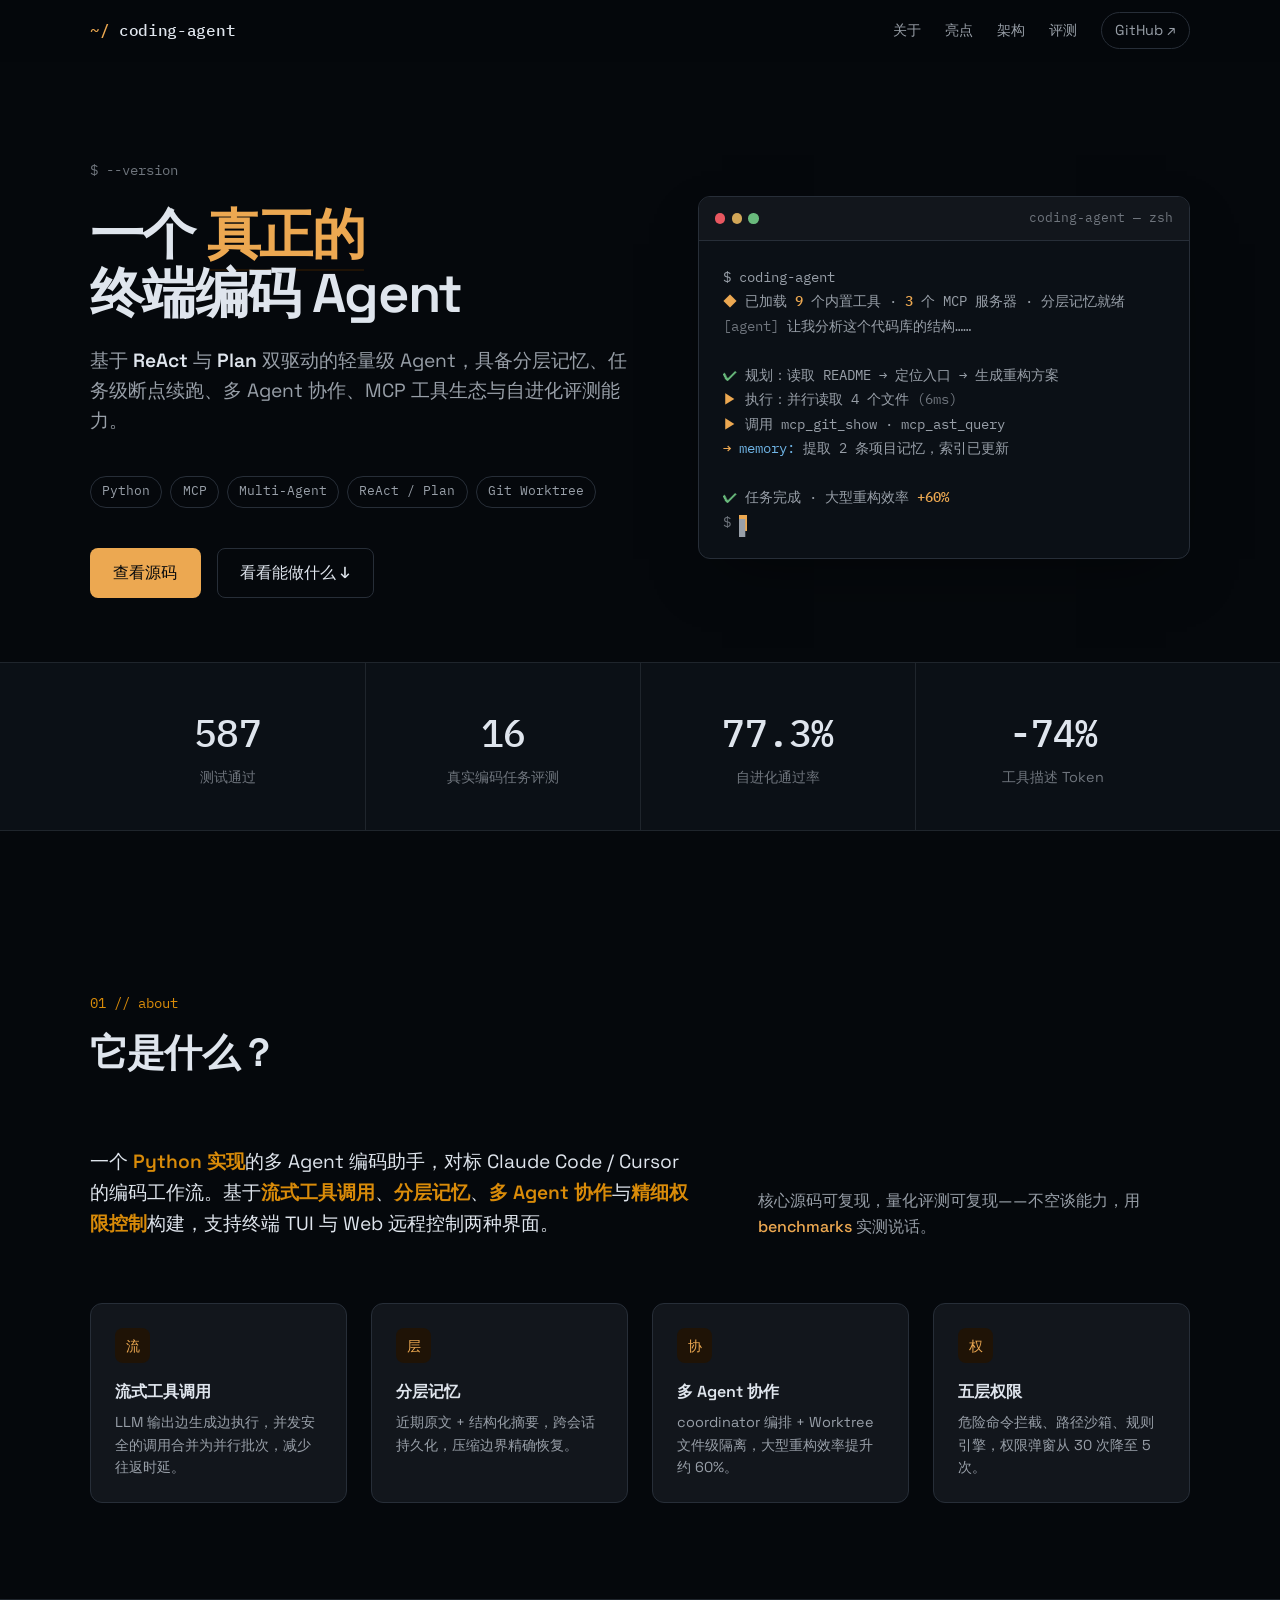
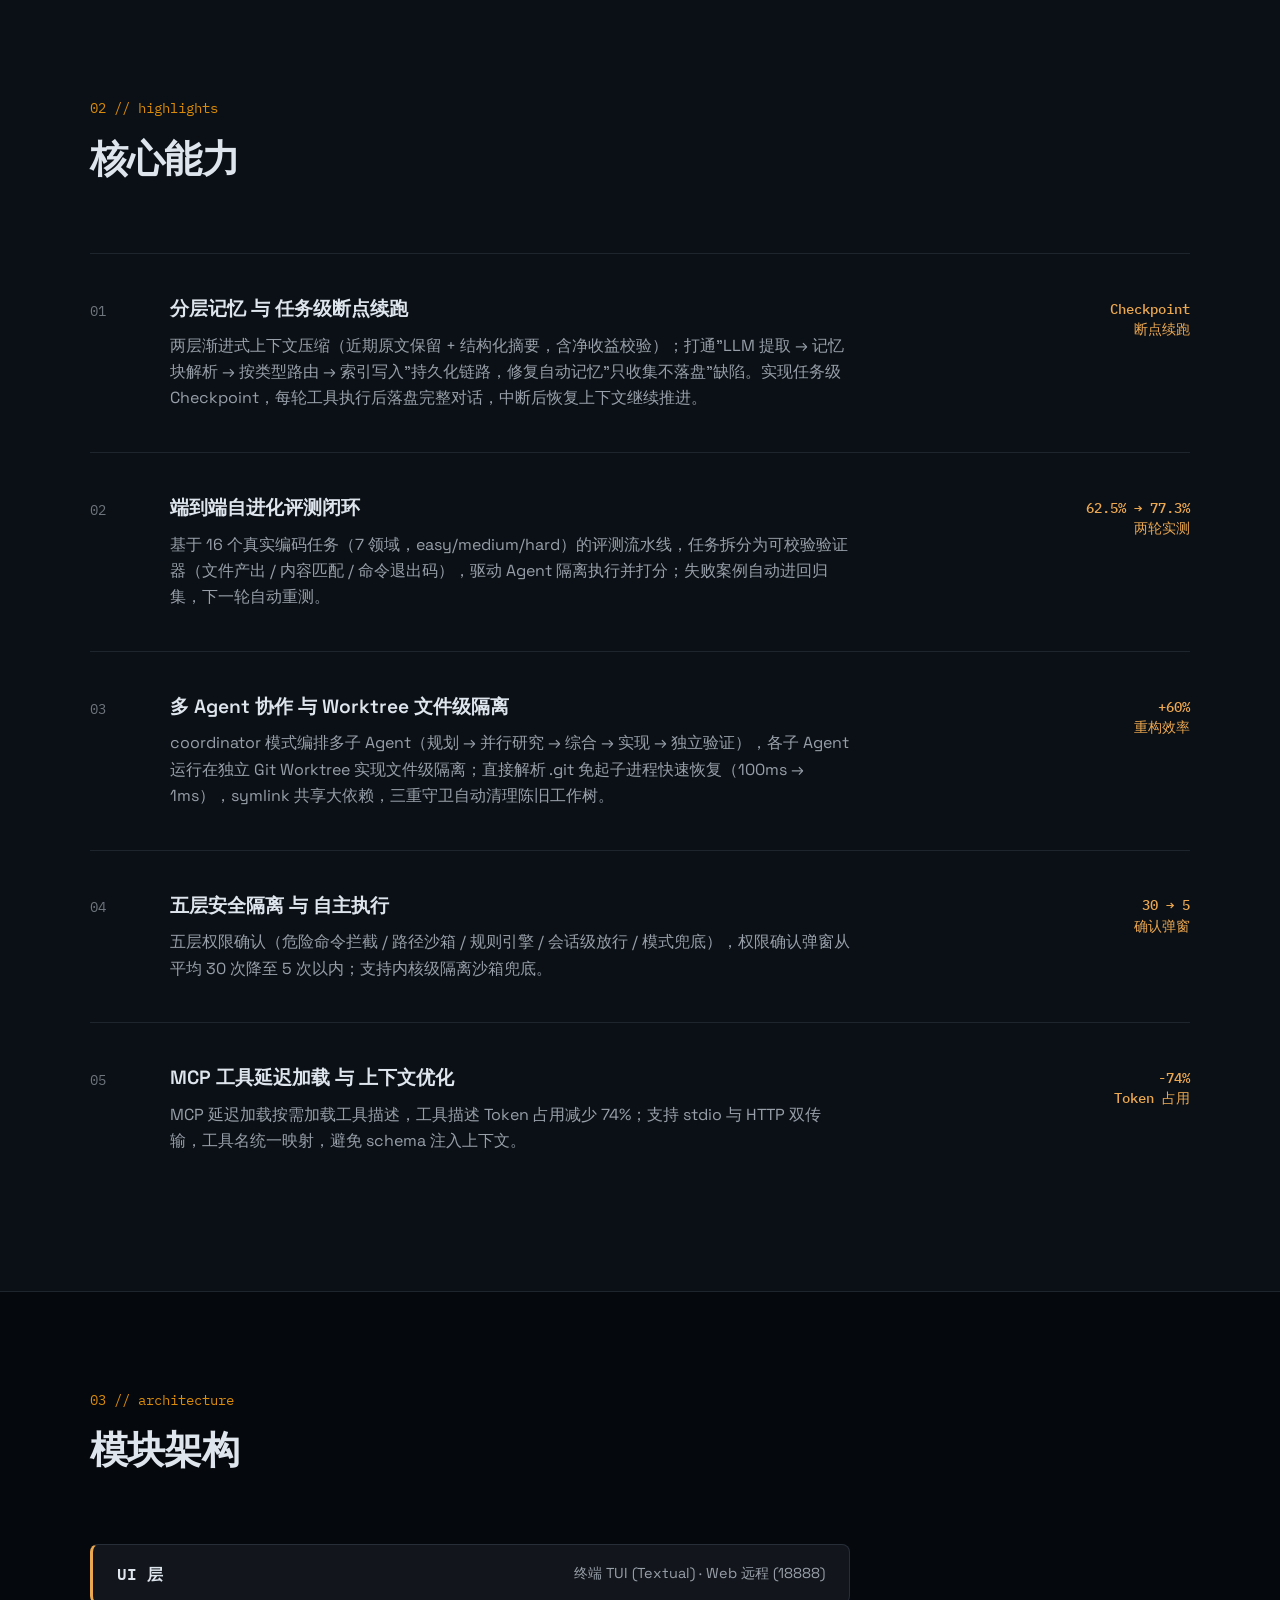
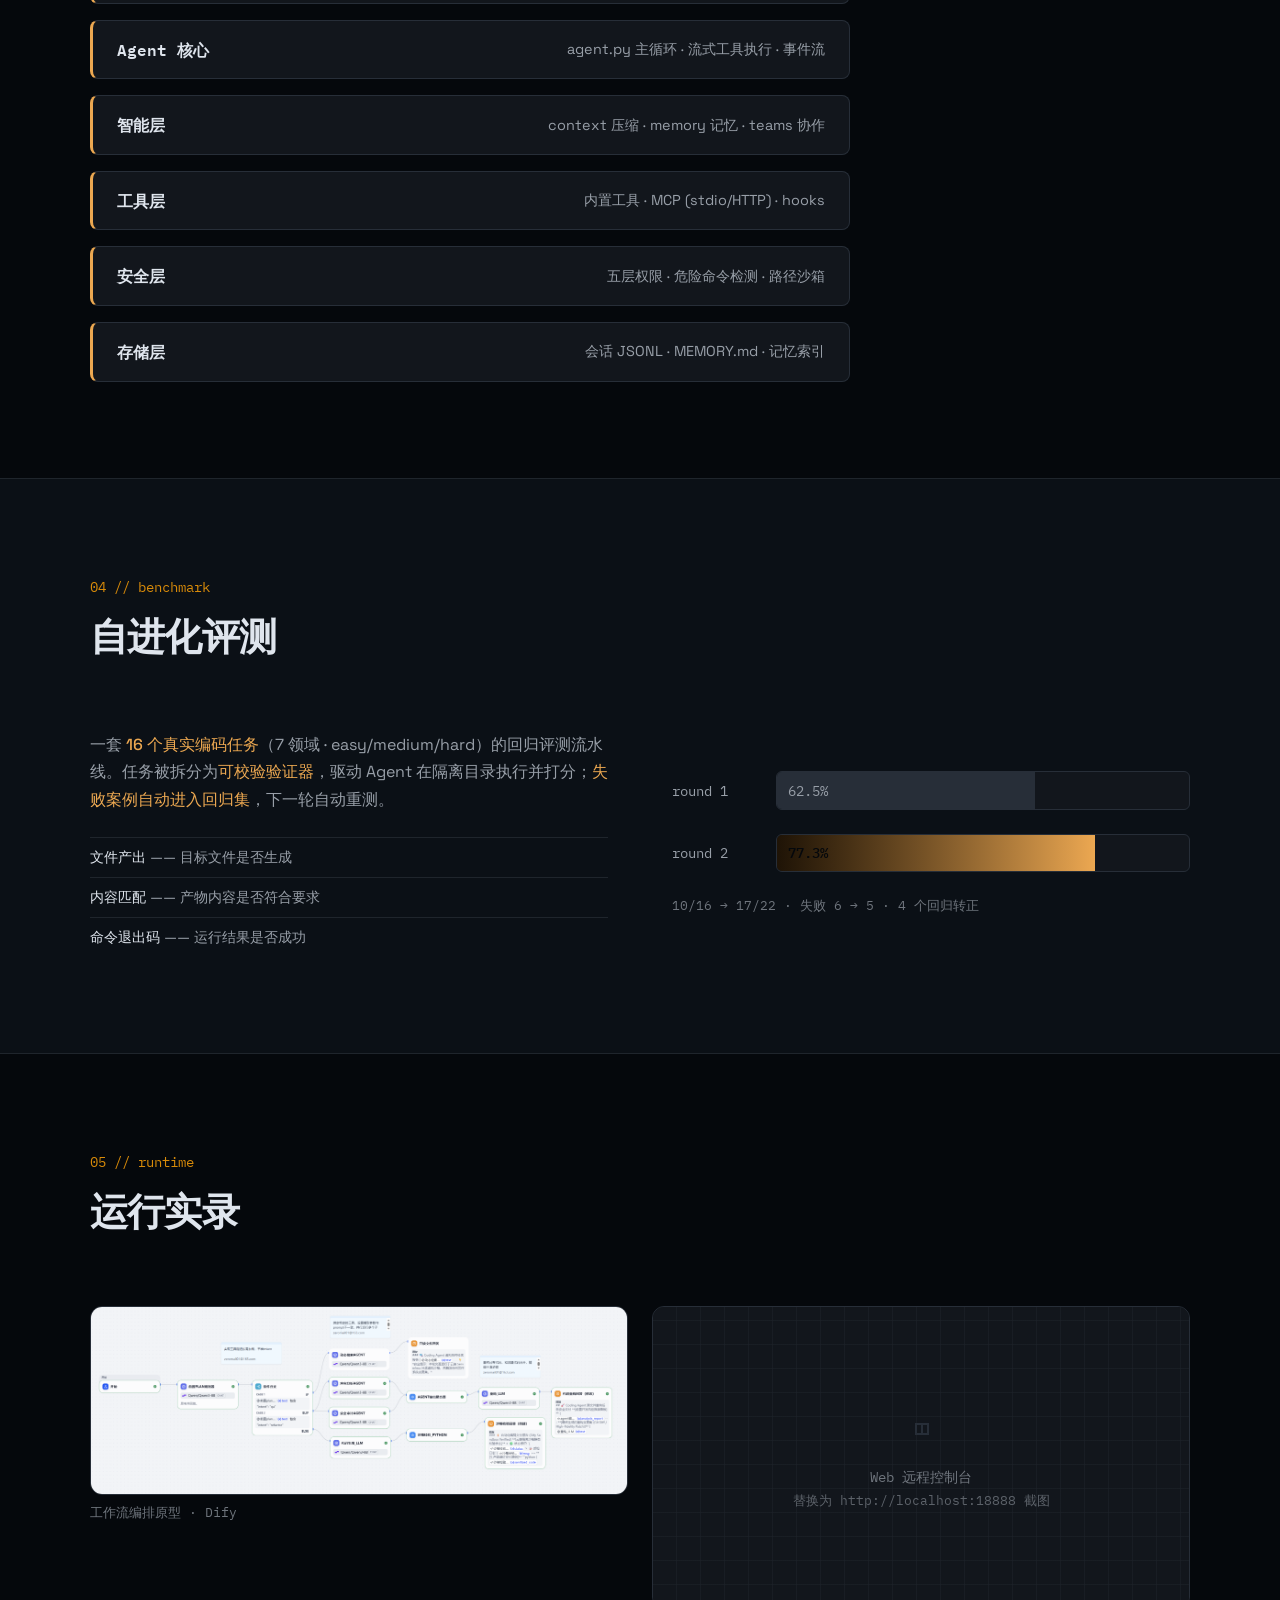
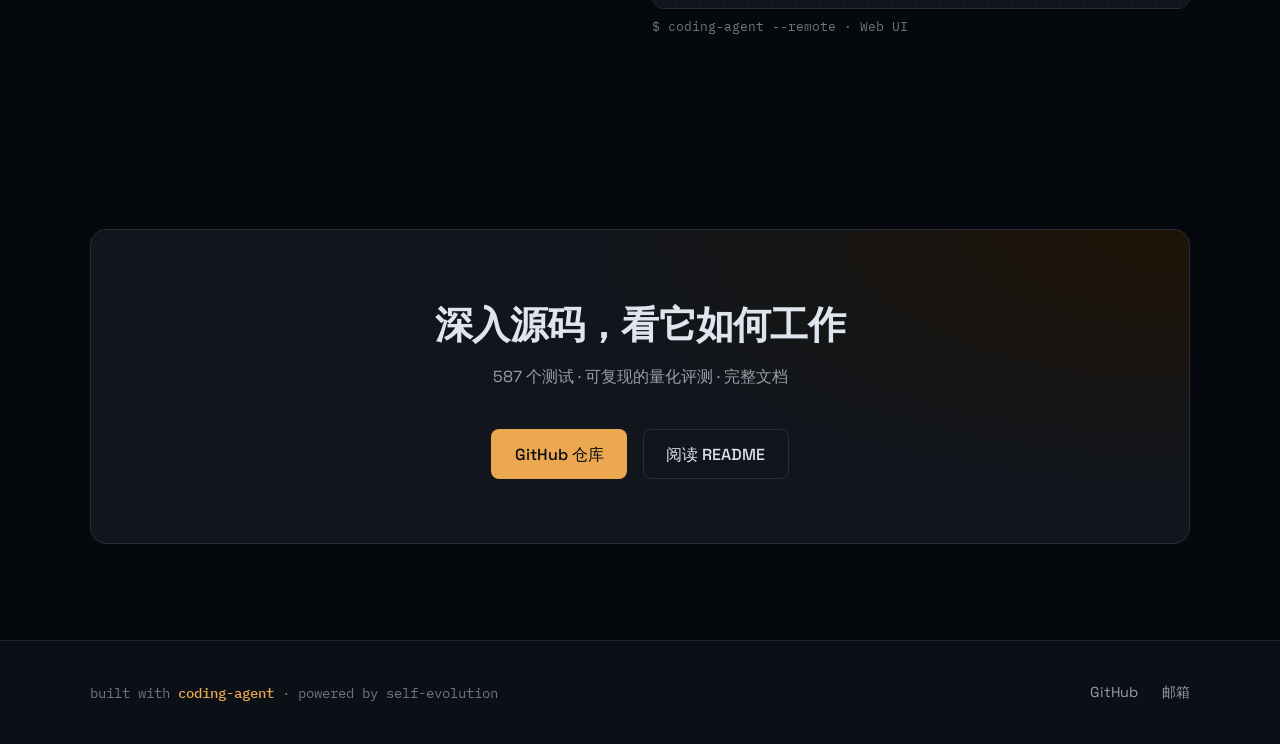
==== index.html @ 99439182 "chore: coding agent display page" ====
<!DOCTYPE html>
<html lang="zh-CN">
<head>
  <meta charset="UTF-8" />
  <meta name="viewport" content="width=device-width, initial-scale=1.0" />
  <title>Coding Agent — 多 Agent 编码助手</title>
  <meta name="description" content="基于 ReAct 与 Plan 双驱动的轻量级终端 Coding Agent：分层记忆、断点续跑、多 Agent 协作、MCP 工具生态与自进化评测。" />
  <meta name="theme-color" content="#0f1013" />
  <link rel="preconnect" href="https://fonts.googleapis.com" />
  <link rel="preconnect" href="https://fonts.gstatic.com" crossorigin />
  <link href="https://fonts.googleapis.com/css2?family=Space+Grotesk:wght@400;500;600;700&family=IBM+Plex+Mono:wght@400;500&display=swap" rel="stylesheet" />
  <link rel="stylesheet" href="css/style.css" />
</head>
<body>
  <a class="skip-link" href="#main">跳到主内容</a>

  <header class="site-head">
    <div class="wrap">
      <a class="brand" href="#top">
        <span class="brand-prompt">~/</span> coding-agent
      </a>
      <nav class="site-nav" aria-label="主导航">
        <a href="#about">关于</a>
        <a href="#highlights">亮点</a>
        <a href="#architecture">架构</a>
        <a href="#benchmark">评测</a>
        <a class="nav-gh" href="https://github.com/tech-cove01/project-coding-agent" target="_blank" rel="noopener">GitHub ↗</a>
      </nav>
    </div>
  </header>

  <main id="main">
    <!-- ============ HERO ============ -->
    <section id="top" class="hero">
      <div class="wrap">
        <div class="hero-grid">
          <div class="hero-copy">
            <p class="eyebrow mono">$ --version</p>
            <h1 class="hero-title">
              一个 <em>真正的</em><br />终端编码 Agent
            </h1>
            <p class="hero-lede">
              基于 <strong>ReAct</strong> 与 <strong>Plan</strong> 双驱动的轻量级 Agent，具备分层记忆、任务级断点续跑、多 Agent 协作、MCP 工具生态与自进化评测能力。
            </p>
            <div class="hero-meta">
              <span class="tag">Python</span>
              <span class="tag">MCP</span>
              <span class="tag">Multi-Agent</span>
              <span class="tag">ReAct / Plan</span>
              <span class="tag">Git Worktree</span>
            </div>
            <div class="hero-actions">
              <a class="btn btn-primary" href="https://github.com/tech-cove01/project-coding-agent" target="_blank" rel="noopener">查看源码</a>
              <a class="btn btn-ghost" href="#highlights">看看能做什么 ↓</a>
            </div>
          </div>

          <div class="hero-terminal" aria-hidden="true">
            <div class="term">
              <div class="term-bar">
                <span class="dot dot-r"></span><span class="dot dot-y"></span><span class="dot dot-g"></span>
                <span class="term-title mono">coding-agent — zsh</span>
              </div>
              <div class="term-body">
                <pre class="mono">$ coding-agent
<span class="c-md">◆</span> 已加载 <span class="c-acc">9</span> 个内置工具 · <span class="c-acc">3</span> 个 MCP 服务器 · 分层记忆就绪
<span class="c-dim">[agent]</span> 让我分析这个代码库的结构……

<span class="c-g">✔</span> 规划：读取 README → 定位入口 → 生成重构方案
<span class="c-md">▶</span> 执行：并行读取 4 个文件 <span class="c-dim">(6ms)</span>
<span class="c-md">▶</span> 调用 mcp_git_show · mcp_ast_query
<span class="c-acc">→</span> <span class="c-b">memory:</span> 提取 2 条项目记忆，索引已更新

<span class="c-g">✔</span> 任务完成 · 大型重构效率 <span class="c-acc">+60%</span>
<span class="c-dim">$</span> <span class="cursor">▊</span></pre>
              </div>
            </div>
          </div>
        </div>
      </div>
      <div class="hero-stats">
        <div class="wrap">
          <div class="stat"><span class="stat-num mono">587</span><span class="stat-lbl">测试通过</span></div>
          <div class="stat"><span class="stat-num mono">16</span><span class="stat-lbl">真实编码任务评测</span></div>
          <div class="stat"><span class="stat-num mono">77.3%</span><span class="stat-lbl">自进化通过率</span></div>
          <div class="stat"><span class="stat-num mono">-74%</span><span class="stat-lbl">工具描述 Token</span></div>
        </div>
      </div>
    </section>

    <!-- ============ ABOUT ============ -->
    <section id="about" class="section">
      <div class="wrap">
        <div class="section-head">
          <p class="section-label mono">01 // about</p>
          <h2 class="section-title">它是什么？</h2>
        </div>
        <div class="about-grid">
          <p class="about-lead">
            一个 <strong>Python 实现</strong>的多 Agent 编码助手，对标 Claude Code / Cursor 的编码工作流。基于<strong>流式工具调用</strong>、<strong>分层记忆</strong>、<strong>多 Agent 协作</strong>与<strong>精细权限控制</strong>构建，支持终端 TUI 与 Web 远程控制两种界面。
          </p>
          <p class="about-sub">
            核心源码可复现，量化评测可复现——不空谈能力，用 <strong>benchmarks</strong> 实测说话。
          </p>
        </div>
        <div class="pillars">
          <div class="pillar">
            <span class="pillar-icon mono">流</span>
            <h3>流式工具调用</h3>
            <p>LLM 输出边生成边执行，并发安全的调用合并为并行批次，减少往返时延。</p>
          </div>
          <div class="pillar">
            <span class="pillar-icon mono">层</span>
            <h3>分层记忆</h3>
            <p>近期原文 + 结构化摘要，跨会话持久化，压缩边界精确恢复。</p>
          </div>
          <div class="pillar">
            <span class="pillar-icon mono">协</span>
            <h3>多 Agent 协作</h3>
            <p>coordinator 编排 + Worktree 文件级隔离，大型重构效率提升约 60%。</p>
          </div>
          <div class="pillar">
            <span class="pillar-icon mono">权</span>
            <h3>五层权限</h3>
            <p>危险命令拦截、路径沙箱、规则引擎，权限弹窗从 30 次降至 5 次。</p>
          </div>
        </div>
      </div>
    </section>

    <!-- ============ HIGHLIGHTS ============ -->
    <section id="highlights" class="section section-tint">
      <div class="wrap">
        <div class="section-head">
          <p class="section-label mono">02 // highlights</p>
          <h2 class="section-title">核心能力</h2>
        </div>

        <article class="hl">
          <div class="hl-index mono">01</div>
          <div class="hl-body">
            <h3>分层记忆 与 任务级断点续跑</h3>
            <p>两层渐进式上下文压缩（近期原文保留 + 结构化摘要，含净收益校验）；打通"LLM 提取 → 记忆块解析 → 按类型路由 → 索引写入"持久化链路，修复自动记忆"只收集不落盘"缺陷。实现任务级 Checkpoint，每轮工具执行后落盘完整对话，中断后恢复上下文继续推进。</p>
          </div>
          <div class="hl-kpi mono">Checkpoint<br />断点续跑</div>
        </article>

        <article class="hl">
          <div class="hl-index mono">02</div>
          <div class="hl-body">
            <h3>端到端自进化评测闭环</h3>
            <p>基于 16 个真实编码任务（7 领域，easy/medium/hard）的评测流水线，任务拆分为可校验验证器（文件产出 / 内容匹配 / 命令退出码），驱动 Agent 隔离执行并打分；失败案例自动进回归集，下一轮自动重测。</p>
          </div>
          <div class="hl-kpi mono">62.5% → 77.3%<br />两轮实测</div>
        </article>

        <article class="hl">
          <div class="hl-index mono">03</div>
          <div class="hl-body">
            <h3>多 Agent 协作 与 Worktree 文件级隔离</h3>
            <p>coordinator 模式编排多子 Agent（规划 → 并行研究 → 综合 → 实现 → 独立验证），各子 Agent 运行在独立 Git Worktree 实现文件级隔离；直接解析 .git 免起子进程快速恢复（100ms → 1ms），symlink 共享大依赖，三重守卫自动清理陈旧工作树。</p>
          </div>
          <div class="hl-kpi mono">+60%<br />重构效率</div>
        </article>

        <article class="hl">
          <div class="hl-index mono">04</div>
          <div class="hl-body">
            <h3>五层安全隔离 与 自主执行</h3>
            <p>五层权限确认（危险命令拦截 / 路径沙箱 / 规则引擎 / 会话级放行 / 模式兜底），权限确认弹窗从平均 30 次降至 5 次以内；支持内核级隔离沙箱兜底。</p>
          </div>
          <div class="hl-kpi mono">30 → 5<br />确认弹窗</div>
        </article>

        <article class="hl">
          <div class="hl-index mono">05</div>
          <div class="hl-body">
            <h3>MCP 工具延迟加载 与 上下文优化</h3>
            <p>MCP 延迟加载按需加载工具描述，工具描述 Token 占用减少 74%；支持 stdio 与 HTTP 双传输，工具名统一映射，避免 schema 注入上下文。</p>
          </div>
          <div class="hl-kpi mono">-74%<br />Token 占用</div>
        </article>
      </div>
    </section>

    <!-- ============ ARCHITECTURE ============ -->
    <section id="architecture" class="section">
      <div class="wrap">
        <div class="section-head">
          <p class="section-label mono">03 // architecture</p>
          <h2 class="section-title">模块架构</h2>
        </div>
        <div class="arch">
          <div class="arch-layers" role="list" aria-label="分层架构">
            <div class="layer" style="--i:0">
              <span class="layer-name mono">UI 层</span>
              <span class="layer-desc">终端 TUI (Textual) · Web 远程 (18888)</span>
            </div>
            <div class="layer" style="--i:1">
              <span class="layer-name mono">Agent 核心</span>
              <span class="layer-desc">agent.py 主循环 · 流式工具执行 · 事件流</span>
            </div>
            <div class="layer" style="--i:2">
              <span class="layer-name mono">智能层</span>
              <span class="layer-desc">context 压缩 · memory 记忆 · teams 协作</span>
            </div>
            <div class="layer" style="--i:3">
              <span class="layer-name mono">工具层</span>
              <span class="layer-desc">内置工具 · MCP (stdio/HTTP) · hooks</span>
            </div>
            <div class="layer" style="--i:4">
              <span class="layer-name mono">安全层</span>
              <span class="layer-desc">五层权限 · 危险命令检测 · 路径沙箱</span>
            </div>
            <div class="layer" style="--i:5">
              <span class="layer-name mono">存储层</span>
              <span class="layer-desc">会话 JSONL · MEMORY.md · 记忆索引</span>
            </div>
          </div>
        </div>
      </div>
    </section>

    <!-- ============ BENCHMARK ============ -->
    <section id="benchmark" class="section section-tint">
      <div class="wrap">
        <div class="section-head">
          <p class="section-label mono">04 // benchmark</p>
          <h2 class="section-title">自进化评测</h2>
        </div>
        <div class="bench">
          <div class="bench-copy">
            <p>一套 <strong>16 个真实编码任务</strong>（7 领域 · easy/medium/hard）的回归评测流水线。任务被拆分为<strong>可校验验证器</strong>，驱动 Agent 在隔离目录执行并打分；<strong>失败案例自动进入回归集</strong>，下一轮自动重测。</p>
            <ul class="bench-list">
              <li><strong>文件产出</strong> —— 目标文件是否生成</li>
              <li><strong>内容匹配</strong> —— 产物内容是否符合要求</li>
              <li><strong>命令退出码</strong> —— 运行结果是否成功</li>
            </ul>
          </div>
          <div class="bench-chart" aria-hidden="true">
            <div class="chart-row">
              <span class="chart-lbl mono">round 1</span>
              <div class="chart-track"><div class="chart-fill" data-w="62.5"><span class="mono">62.5%</span></div></div>
            </div>
            <div class="chart-row">
              <span class="chart-lbl mono">round 2</span>
              <div class="chart-track"><div class="chart-fill is-now" data-w="77.3"><span class="mono">77.3%</span></div></div>
            </div>
            <p class="chart-note mono">10/16 → 17/22 · 失败 6 → 5 · 4 个回归转正</p>
          </div>
        </div>
      </div>
    </section>

    <!-- ============ SCREENSHOT ============ -->
    <section id="screenshot" class="section">
      <div class="wrap">
        <div class="section-head">
          <p class="section-label mono">05 // runtime</p>
          <h2 class="section-title">运行实录</h2>
        </div>
        <div class="shot-grid">
          <figure class="shot">
            <div class="shot-frame shot-frame-img">
              <img src="architecture.png" alt="Coding Agent 工作流编排原型图" loading="lazy" width="1600" height="900" />
            </div>
            <figcaption class="mono">工作流编排原型 · Dify</figcaption>
          </figure>
          <figure class="shot">
            <div class="shot-frame" data-placeholder>
              <div class="shot-empty mono">
                <span class="shot-empty-icon">◫</span>
                <span>Web 远程控制台<br /><small>替换为 http://localhost:18888 截图</small></span>
              </div>
            </div>
            <figcaption class="mono">$ coding-agent --remote · Web UI</figcaption>
          </figure>
        </div>
      </div>
    </section>

    <!-- ============ CTA ============ -->
    <section class="section cta">
      <div class="wrap">
        <div class="cta-inner">
          <h2 class="cta-title">深入源码，看它如何工作</h2>
          <p class="cta-sub">587 个测试 · 可复现的量化评测 · 完整文档</p>
          <div class="cta-actions">
            <a class="btn btn-primary" href="https://github.com/tech-cove01/project-coding-agent" target="_blank" rel="noopener">GitHub 仓库</a>
            <a class="btn btn-ghost" href="https://github.com/tech-cove01/project-coding-agent/blob/main/README.md" target="_blank" rel="noopener">阅读 README</a>
          </div>
        </div>
      </div>
    </section>
  </main>

  <footer class="site-foot">
    <div class="wrap">
      <p class="mono">built with <span class="c-acc">coding-agent</span> · powered by self-evolution</p>
      <p class="foot-links">
        <a href="https://github.com/tech-cove01" target="_blank" rel="noopener">GitHub</a>
        <a href="mailto:1908369180@qq.com">邮箱</a>
      </p>
    </div>
  </footer>

  <script src="js/main.js"></script>
</body>
</html>
---- css/style.css ----
/* ============================================================
   Coding Agent — 展示页
   设计基调：工业实用风 × 极简  |  记忆点：终端美学
   配色：OKLCH · 冷调中性偏蓝 · 单一强调色（琥珀）
   ============================================================ */

/* ---------- Design Tokens ---------- */
:root {
  /* 中性色：冷调偏蓝，拒绝死灰 */
  --bg:      oklch(13% 0.012 255);
  --bg-elev: oklch(17% 0.014 255);
  --surface: oklch(20% 0.014 255);
  --surface-2: oklch(24% 0.015 255);
  --line:    oklch(30% 0.02 255);
  --line-soft: oklch(26% 0.016 255);

  /* 文字 */
  --text:    oklch(92% 0.012 255);
  --text-dim: oklch(70% 0.015 255);
  --text-faint: oklch(56% 0.015 255);

  /* 强调色：琥珀（呼应终端提示符 / 输出高亮） */
  --acc:     oklch(78% 0.13 70);
  --acc-strong: oklch(70% 0.15 70);
  --acc-soft: oklch(20% 0.03 70);

  /* 语义：终端语义色 */
  --ok:      oklch(72% 0.12 150);
  --warn:    oklch(75% 0.11 80);

  /* 字体 */
  --font-body: "Space Grotesk", -apple-system, BlinkMacSystemFont, "Segoe UI", system-ui, sans-serif;
  --font-mono: "IBM Plex Mono", "JetBrains Mono", "SFMono-Regular", Consolas, monospace;

  /* 排版比例：perfect fourth 1.333 */
  --text-xs: 0.8rem;
  --text-sm: 0.9rem;
  --text-base: 1rem;
  --text-lg: 1.2rem;
  --text-xl: clamp(1.9rem, 4vw + 0.6rem, 3.4rem);
  --text-2xl: clamp(1.5rem, 3vw + 0.4rem, 2.4rem);

  --space-1: 0.5rem;
  --space-2: 1rem;
  --space-3: 1.5rem;
  --space-4: 2.5rem;
  --space-5: 4rem;
  --space-6: 6rem;

  --ease-out: cubic-bezier(0.16, 1, 0.3, 1);
  --ease-out-quart: cubic-bezier(0.25, 1, 0.5, 1);
  --dur-fast: 150ms;
  --dur-mid: 300ms;
  --dur-slow: 600ms;
}

/* ---------- Reset & Base ---------- */
*, *::before, *::after { box-sizing: border-box; margin: 0; padding: 0; }

html { scroll-behavior: smooth; }

body {
  font-family: var(--font-body);
  font-size: var(--text-base);
  line-height: 1.6;
  color: var(--text);
  background: var(--bg);
  -webkit-font-smoothing: antialiased;
  text-rendering: optimizeLegibility;
}

.mono { font-family: var(--font-mono); }

::selection { background: var(--acc); color: var(--bg); }

a { color: var(--acc); text-decoration: none; }
a:hover { text-decoration: underline; }

img { max-width: 100%; display: block; }

.wrap {
  width: min(1100px, 92vw);
  margin-inline: auto;
}

.skip-link {
  position: absolute;
  left: -999px;
  top: 0;
  background: var(--acc);
  color: var(--bg);
  padding: 0.6rem 1rem;
  z-index: 100;
}
.skip-link:focus { left: 0; }

/* ---------- Header ---------- */
.site-head {
  position: sticky;
  top: 0;
  z-index: 50;
  background: color-mix(in oklch, var(--bg) 82%, transparent);
  backdrop-filter: blur(10px);
  border-bottom: 1px solid var(--line-soft);
}
.site-head .wrap {
  display: flex;
  align-items: center;
  justify-content: space-between;
  height: 3.8rem;
}
.brand {
  font-family: var(--font-mono);
  font-size: var(--text-base);
  font-weight: 500;
  color: var(--text);
  letter-spacing: -0.02em;
}
.brand:hover { color: var(--acc); text-decoration: none; }
.brand-prompt { color: var(--acc); }
.site-nav { display: flex; align-items: center; gap: var(--space-3); }
.site-nav a {
  color: var(--text-dim);
  font-size: var(--text-sm);
  transition: color var(--dur-fast) var(--ease-out);
}
.site-nav a:hover { color: var(--acc); text-decoration: none; }
.nav-gh {
  padding: 0.35rem 0.8rem;
  border: 1px solid var(--line);
  border-radius: 999px;
}
.nav-gh:hover { border-color: var(--acc); }

/* ---------- Hero ---------- */
.hero { position: relative; padding: var(--space-6) 0 var(--space-5); }
.hero-grid {
  display: grid;
  grid-template-columns: 1.05fr 0.95fr;
  gap: var(--space-5);
  align-items: center;
}

.eyebrow {
  color: var(--text-faint);
  font-size: var(--text-sm);
  margin-bottom: var(--space-3);
}
.hero-title {
  font-size: var(--text-xl);
  line-height: 1.08;
  letter-spacing: -0.03em;
  font-weight: 600;
}
.hero-title em {
  font-style: normal;
  color: var(--acc);
  border-bottom: 2px solid var(--acc-soft);
}
.hero-lede {
  margin-top: var(--space-3);
  color: var(--text-dim);
  max-width: 46ch;
  font-size: var(--text-lg);
  line-height: 1.55;
}
.hero-lede strong { color: var(--text); font-weight: 600; }

.hero-meta { margin-top: var(--space-4); display: flex; flex-wrap: wrap; gap: 0.5rem; }
.tag {
  font-family: var(--font-mono);
  font-size: var(--text-xs);
  padding: 0.3rem 0.7rem;
  border: 1px solid var(--line);
  border-radius: 999px;
  color: var(--text-dim);
}

.hero-actions { margin-top: var(--space-4); display: flex; gap: var(--space-2); flex-wrap: wrap; }

/* Terminal */
.term {
  border: 1px solid var(--line);
  border-radius: 12px;
  overflow: hidden;
  background: var(--bg-elev);
  box-shadow: 0 24px 60px -24px oklch(0% 0 0 / 0.5);
}
.term-bar {
  display: flex;
  align-items: center;
  gap: 0.4rem;
  padding: 0.7rem 1rem;
  background: var(--surface);
  border-bottom: 1px solid var(--line);
}
.dot { width: 0.65rem; height: 0.65rem; border-radius: 50%; }
.dot-r { background: oklch(65% 0.18 20); }
.dot-y { background: var(--warn); }
.dot-g { background: var(--ok); }
.term-title {
  margin-left: auto;
  color: var(--text-faint);
  font-size: var(--text-xs);
}
.term-body { padding: var(--space-3); }
.term-body pre {
  font-size: var(--text-sm);
  line-height: 1.7;
  color: var(--text-dim);
  white-space: pre-wrap;
  word-break: break-word;
}
.cursor {
  display: inline-block;
  width: 0.55em;
  height: 1.1em;
  background: var(--acc);
  vertical-align: text-bottom;
  animation: blink 1.1s steps(1) infinite;
}
@keyframes blink { 50% { opacity: 0; } }

.c-md { color: var(--acc); }
.c-g  { color: var(--ok); }
.c-acc { color: var(--acc-strong); font-weight: 500; }
.c-dim { color: var(--text-faint); }
.c-b { color: oklch(75% 0.1 240); }

/* Hero stats */
.hero-stats {
  margin-top: var(--space-5);
  border-top: 1px solid var(--line-soft);
  border-bottom: 1px solid var(--line-soft);
  background: var(--bg-elev);
}
.hero-stats .wrap {
  display: grid;
  grid-template-columns: repeat(4, 1fr);
}
.stat { padding: var(--space-4) var(--space-2); text-align: center; }
.stat + .stat { border-left: 1px solid var(--line-soft); }
.stat-num {
  display: block;
  font-size: var(--text-2xl);
  font-weight: 500;
  color: var(--text);
  letter-spacing: -0.02em;
}
.stat-lbl { color: var(--text-faint); font-size: var(--text-sm); }

/* ---------- Sections ---------- */
.section { padding: var(--space-6) 0; }
.section-tint { background: var(--bg-elev); border-block: 1px solid var(--line-soft); }

.section-head { margin-bottom: var(--space-5); }
.section-label {
  color: var(--acc-strong);
  font-size: var(--text-sm);
  margin-bottom: var(--space-1);
}
.section-title {
  font-size: var(--text-2xl);
  letter-spacing: -0.02em;
  font-weight: 600;
}

/* About */
.about-grid {
  display: grid;
  grid-template-columns: 1.4fr 1fr;
  gap: var(--space-5);
}
.about-lead { font-size: var(--text-lg); line-height: 1.6; color: var(--text); }
.about-lead strong { color: var(--acc-strong); font-weight: 600; }
.about-sub { color: var(--text-dim); font-size: var(--text-base); align-self: end; }
.about-sub strong { color: var(--acc); font-weight: 500; }

.pillars {
  margin-top: var(--space-5);
  display: grid;
  grid-template-columns: repeat(4, 1fr);
  gap: var(--space-3);
}
.pillar {
  padding: var(--space-3);
  border: 1px solid var(--line);
  border-radius: 12px;
  background: var(--surface);
}
.pillar-icon {
  display: inline-flex;
  align-items: center;
  justify-content: center;
  width: 2.2rem;
  height: 2.2rem;
  border-radius: 8px;
  background: var(--acc-soft);
  color: var(--acc);
  font-size: var(--text-sm);
  margin-bottom: var(--space-2);
}
.pillar h3 { font-size: var(--text-base); font-weight: 600; margin-bottom: 0.4rem; }
.pillar p { color: var(--text-dim); font-size: var(--text-sm); line-height: 1.55; }

/* Highlights */
.hl {
  display: grid;
  grid-template-columns: 3.5rem 1fr auto;
  gap: var(--space-3);
  padding: var(--space-4) 0;
  border-top: 1px solid var(--line-soft);
  align-items: start;
}
.hl-index { color: var(--text-faint); font-size: var(--text-sm); padding-top: 0.3rem; }
.hl h3 { font-size: var(--text-lg); font-weight: 600; margin-bottom: 0.5rem; }
.hl p { color: var(--text-dim); line-height: 1.65; max-width: 68ch; }
.hl-kpi {
  color: var(--acc);
  font-size: var(--text-sm);
  font-weight: 500;
  text-align: right;
  line-height: 1.4;
  white-space: pre-line;
  padding-top: 0.3rem;
}

/* Architecture */
.arch {
  max-width: 760px;
}
.arch-layers { display: flex; flex-direction: column; gap: var(--space-2); }
.layer {
  display: flex;
  align-items: center;
  justify-content: space-between;
  gap: var(--space-2);
  padding: var(--space-2) var(--space-3);
  border: 1px solid var(--line);
  border-left: 3px solid var(--acc);
  border-radius: 8px;
  background: var(--surface);
}
.layer-name { font-weight: 600; }
.layer-desc { color: var(--text-dim); font-size: var(--text-sm); text-align: right; }

/* Benchmark */
.bench {
  display: grid;
  grid-template-columns: 1fr 1fr;
  gap: var(--space-5);
  align-items: center;
}
.bench-copy p { color: var(--text-dim); line-height: 1.7; }
.bench-copy strong { color: var(--acc); font-weight: 500; }
.bench-list { margin-top: var(--space-3); list-style: none; }
.bench-list li {
  padding: 0.5rem 0;
  color: var(--text-dim);
  border-top: 1px solid var(--line-soft);
  font-size: var(--text-sm);
}
.bench-list li strong { color: var(--text); font-weight: 500; }

.chart-row { display: flex; align-items: center; gap: var(--space-3); margin-bottom: var(--space-3); }
.chart-lbl { color: var(--text-dim); font-size: var(--text-sm); width: 5rem; flex-shrink: 0; }
.chart-track {
  flex: 1;
  height: 2.4rem;
  background: var(--surface);
  border: 1px solid var(--line);
  border-radius: 6px;
  overflow: hidden;
}
.chart-fill {
  height: 100%;
  width: 0;
  background: var(--line);
  color: var(--text-dim);
  display: flex;
  align-items: center;
  padding-left: 0.7rem;
  font-size: var(--text-sm);
  transition: width 1.2s var(--ease-out-quart);
}
.chart-fill.is-now { background: linear-gradient(90deg, var(--acc-soft), var(--acc)); color: var(--bg); font-weight: 500; }
.chart-note { color: var(--text-faint); font-size: var(--text-xs); margin-top: var(--space-2); }

/* Screenshot */
.shot-grid {
  display: grid;
  grid-template-columns: 1fr 1fr;
  gap: var(--space-3);
}
.shot-frame {
  border: 1px solid var(--line);
  border-radius: 12px;
  background: var(--surface);
  aspect-ratio: 16 / 9;
  overflow: hidden;
  position: relative;
}
.shot-frame-img {
  aspect-ratio: auto;
  line-height: 0;
}
.shot-frame-img img {
  width: 100%;
  height: auto;
  display: block;
}
.shot-empty {
  position: absolute;
  inset: 0;
  display: flex;
  flex-direction: column;
  align-items: center;
  justify-content: center;
  gap: 0.6rem;
  color: var(--text-faint);
  text-align: center;
  background:
    repeating-linear-gradient(0deg, transparent, transparent 23px, var(--line-soft) 24px),
    repeating-linear-gradient(90deg, transparent, transparent 23px, var(--line-soft) 24px),
    var(--surface);
  font-size: var(--text-sm);
}
.shot-empty small { color: var(--text-faint); font-size: var(--text-xs); opacity: 0.8; }
.shot-empty-icon { font-size: 2rem; color: var(--line); }
figcaption {
  margin-top: var(--space-1);
  color: var(--text-faint);
  font-size: var(--text-xs);
}

/* CTA */
.cta-inner {
  border: 1px solid var(--line);
  border-radius: 16px;
  padding: var(--space-5);
  background:
    radial-gradient(120% 180% at 100% 0%, var(--acc-soft) 0%, transparent 45%),
    var(--surface);
  text-align: center;
}
.cta-title { font-size: var(--text-2xl); font-weight: 600; letter-spacing: -0.02em; }
.cta-sub { color: var(--text-dim); margin-top: var(--space-1); }
.cta-actions { margin-top: var(--space-4); display: flex; gap: var(--space-2); justify-content: center; flex-wrap: wrap; }

/* Buttons */
.btn {
  display: inline-block;
  padding: 0.7rem 1.4rem;
  border-radius: 8px;
  font-size: var(--text-base);
  font-weight: 500;
  border: 1px solid transparent;
  transition: transform var(--dur-fast) var(--ease-out), box-shadow var(--dur-fast) var(--ease-out), background var(--dur-fast) var(--ease-out);
}
.btn-primary {
  background: var(--acc);
  color: var(--bg);
}
.btn-primary:hover {
  background: var(--acc-strong);
  color: var(--bg);
  transform: translateY(-2px);
  text-decoration: none;
}
.btn-ghost {
  border-color: var(--line);
  color: var(--text);
}
.btn-ghost:hover { border-color: var(--acc); color: var(--acc); transform: translateY(-2px); text-decoration: none; }

/* Footer */
.site-foot {
  border-top: 1px solid var(--line-soft);
  padding: var(--space-4) 0;
  background: var(--bg-elev);
}
.site-foot .wrap {
  display: flex;
  align-items: center;
  justify-content: space-between;
  gap: var(--space-2);
  flex-wrap: wrap;
}
.site-foot p { color: var(--text-faint); font-size: var(--text-sm); }
.c-acc { color: var(--acc); }
.foot-links { display: flex; gap: var(--space-3); }
.foot-links a { color: var(--text-dim); }
.foot-links a:hover { color: var(--acc); }

/* ---------- Reveal on scroll ---------- */
.reveal {
  opacity: 0;
  transform: translateY(24px);
  transition: opacity var(--dur-slow) var(--ease-out-quart), transform var(--dur-slow) var(--ease-out-quart);
  transition-delay: calc(var(--i, 0) * 70ms);
}
.reveal.is-visible { opacity: 1; transform: none; }

/* ---------- Responsive ---------- */
@media (max-width: 860px) {
  .hero-grid { grid-template-columns: 1fr; gap: var(--space-4); }
  .about-grid { grid-template-columns: 1fr; }
  .pillars { grid-template-columns: 1fr 1fr; }
  .bench { grid-template-columns: 1fr; }
  .hl { grid-template-columns: 2.5rem 1fr; }
  .hl-kpi { grid-column: 2; text-align: left; }
  .hero-stats .wrap { grid-template-columns: 1fr 1fr; }
  .stat:nth-child(3) { border-left: none; }
  .stat { padding: var(--space-3) var(--space-1); }
  .shot-grid { grid-template-columns: 1fr; }
}

@media (max-width: 560px) {
  .pillars { grid-template-columns: 1fr; }
  .site-nav { gap: var(--space-2); }
  .site-nav a { font-size: var(--text-xs); }
  .nav-gh { padding: 0.25rem 0.6rem; }
  .layer { flex-direction: column; align-items: flex-start; gap: 0.2rem; }
  .layer-desc { text-align: left; }
  .hero { padding: var(--space-5) 0 var(--space-4); }
  .section { padding: var(--space-5) 0; }
}

/* ---------- Reduced Motion ---------- */
@media (prefers-reduced-motion: reduce) {
  *, *::before, *::after {
    animation-duration: 0.01ms !important;
    transition-duration: 0.01ms !important;
    scroll-behavior: auto !important;
  }
  .reveal { opacity: 1; transform: none; }
  .chart-fill { width: auto; }
}
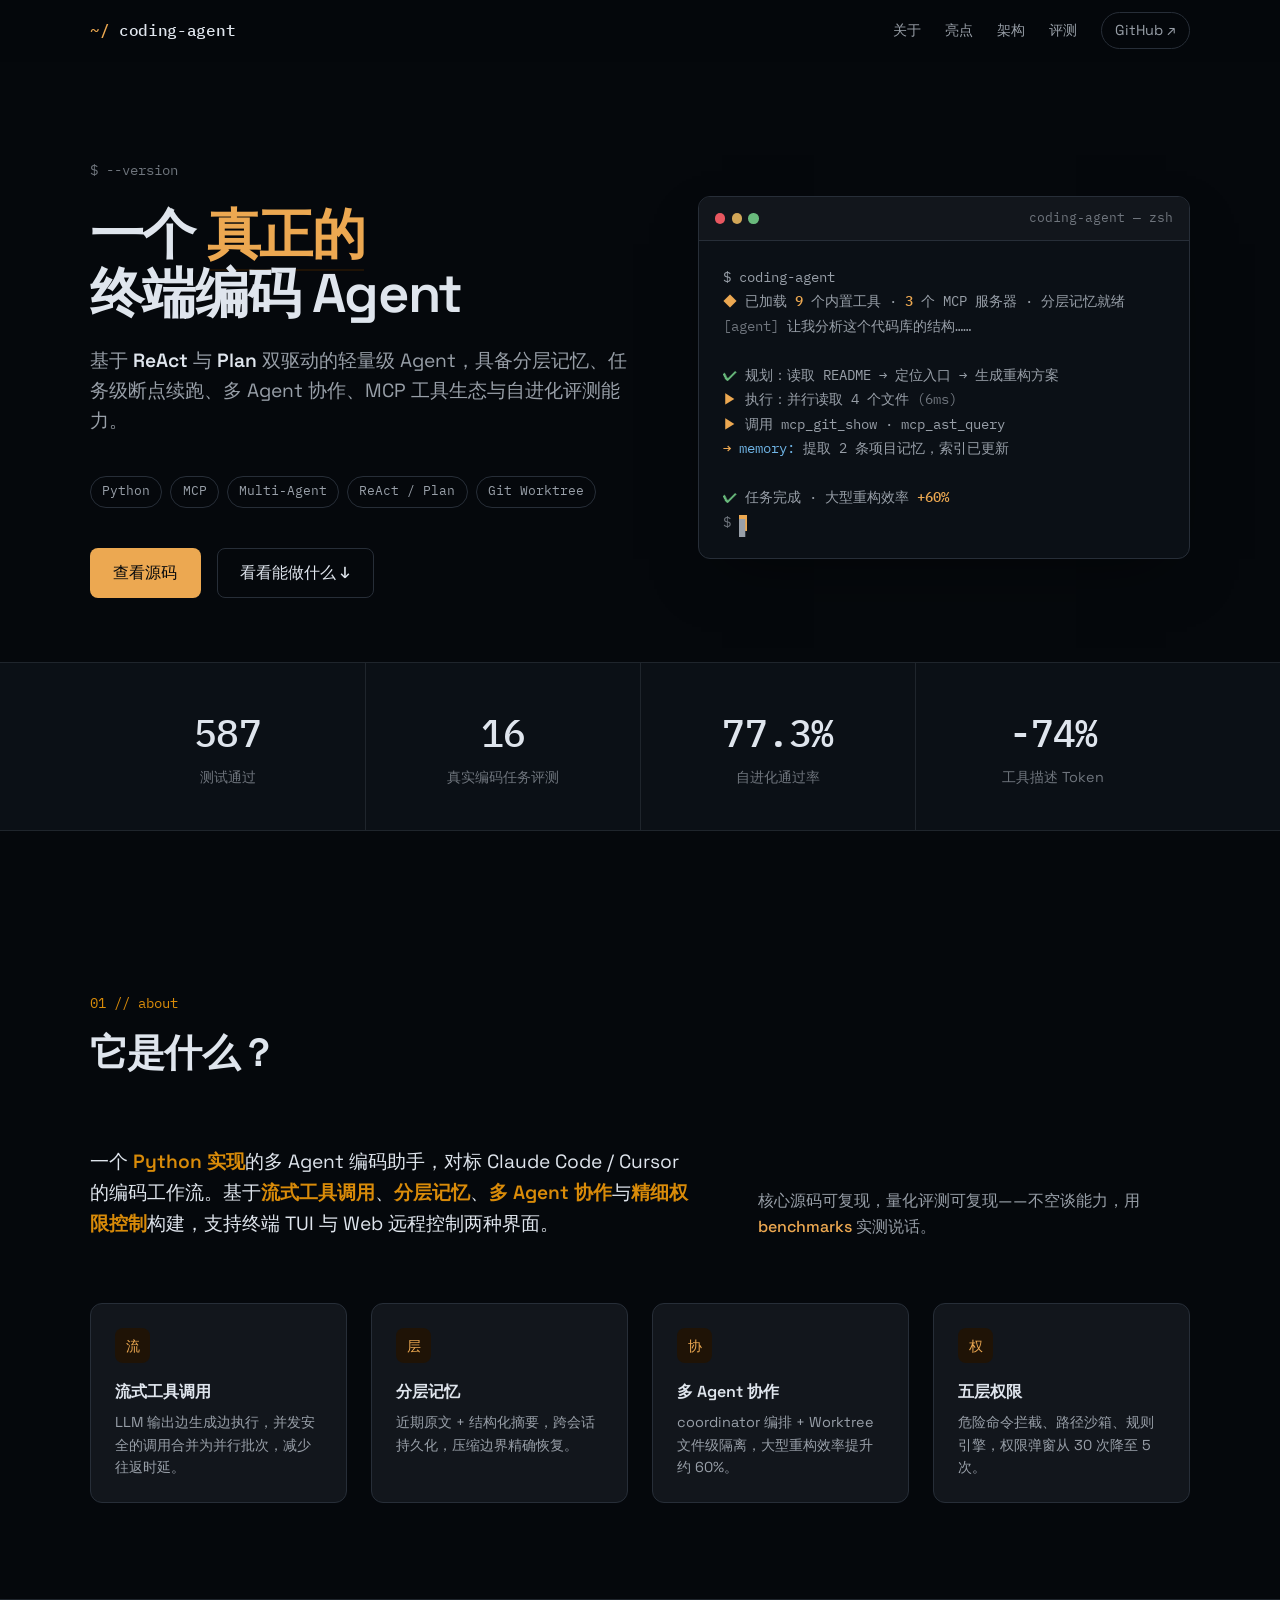
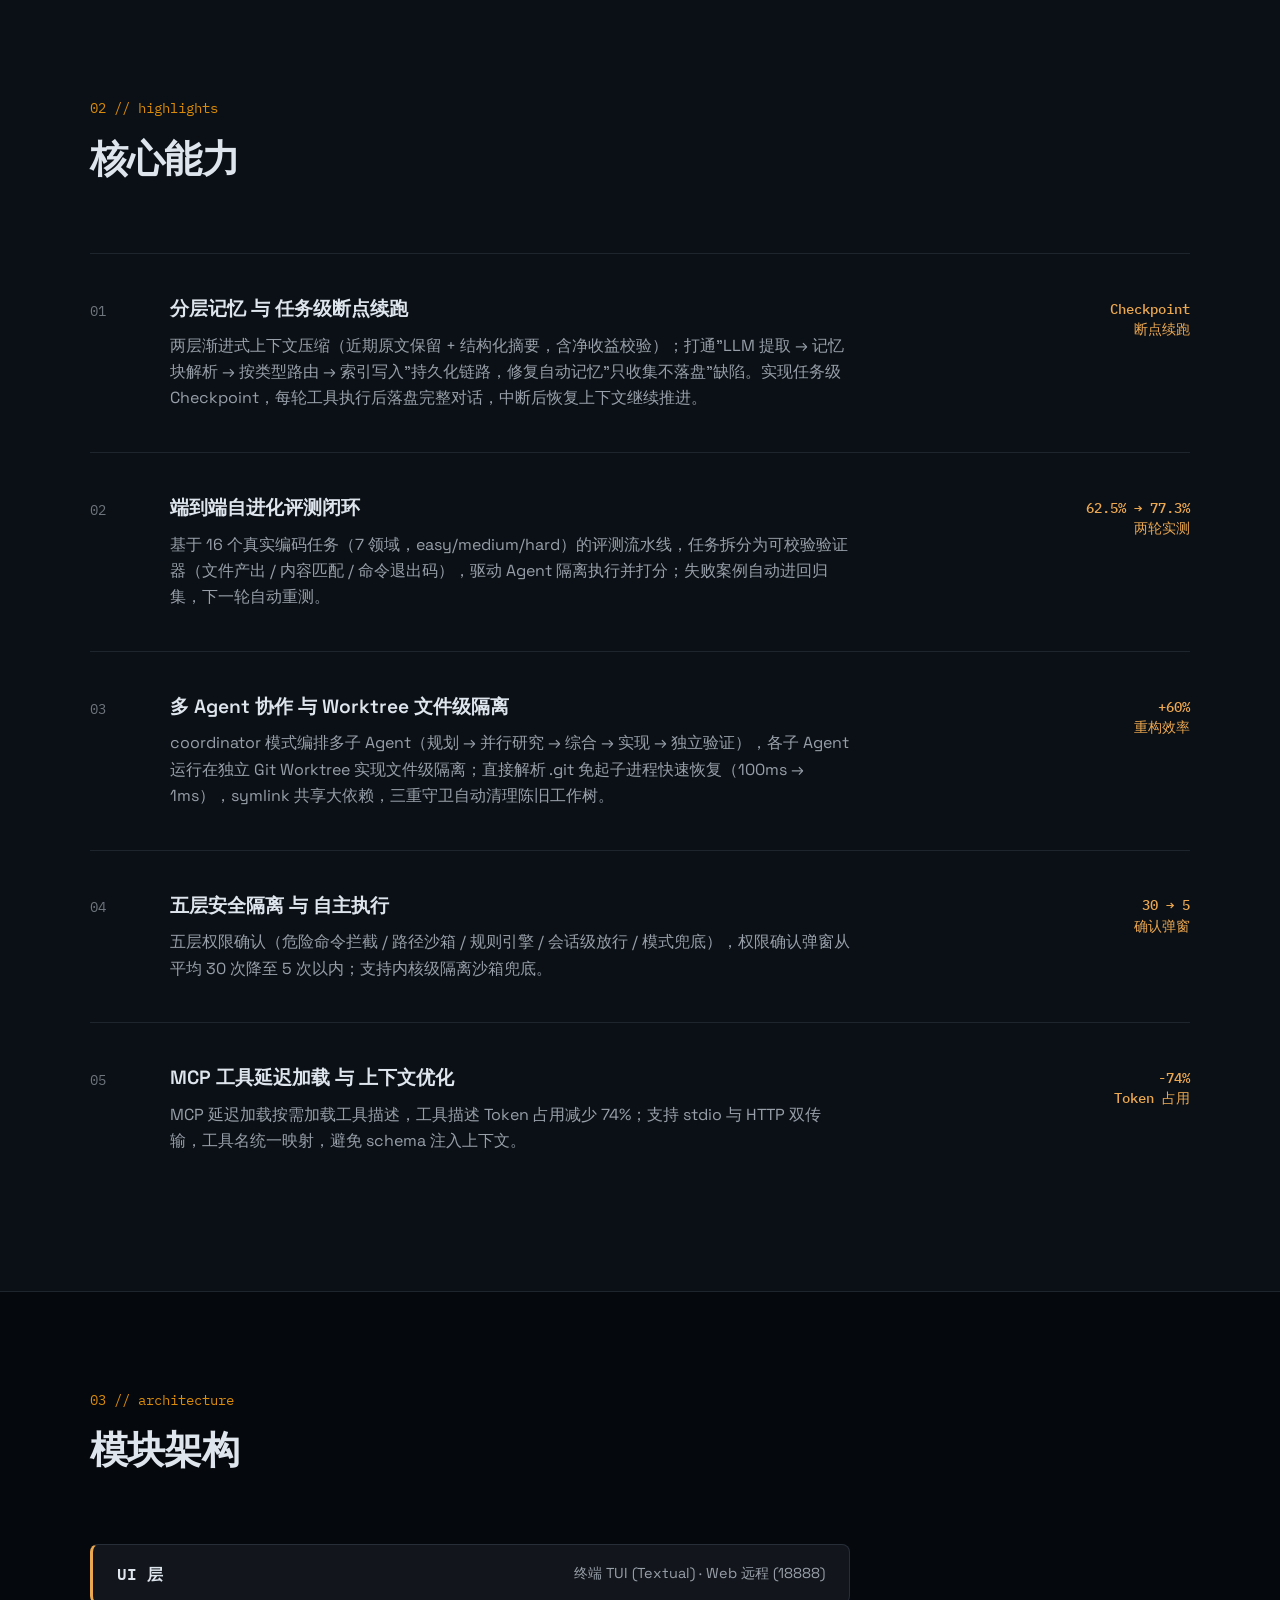
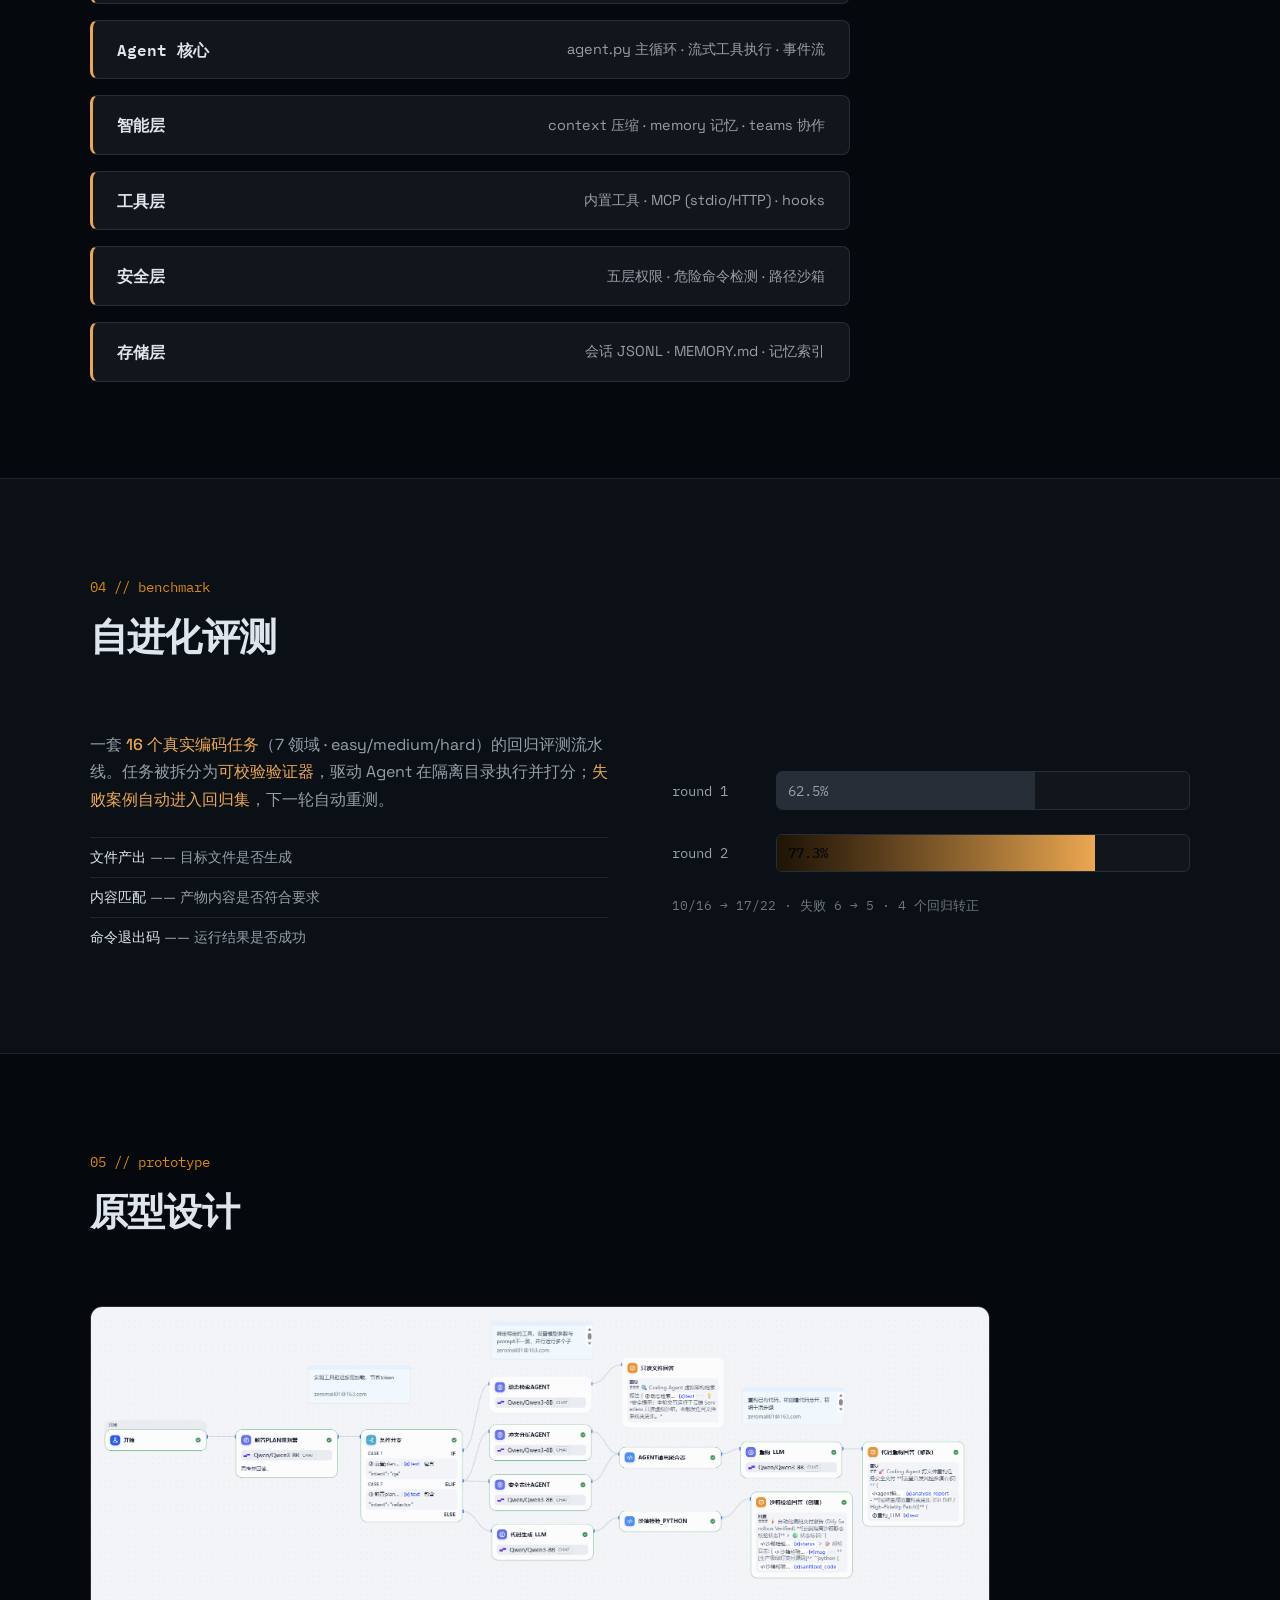
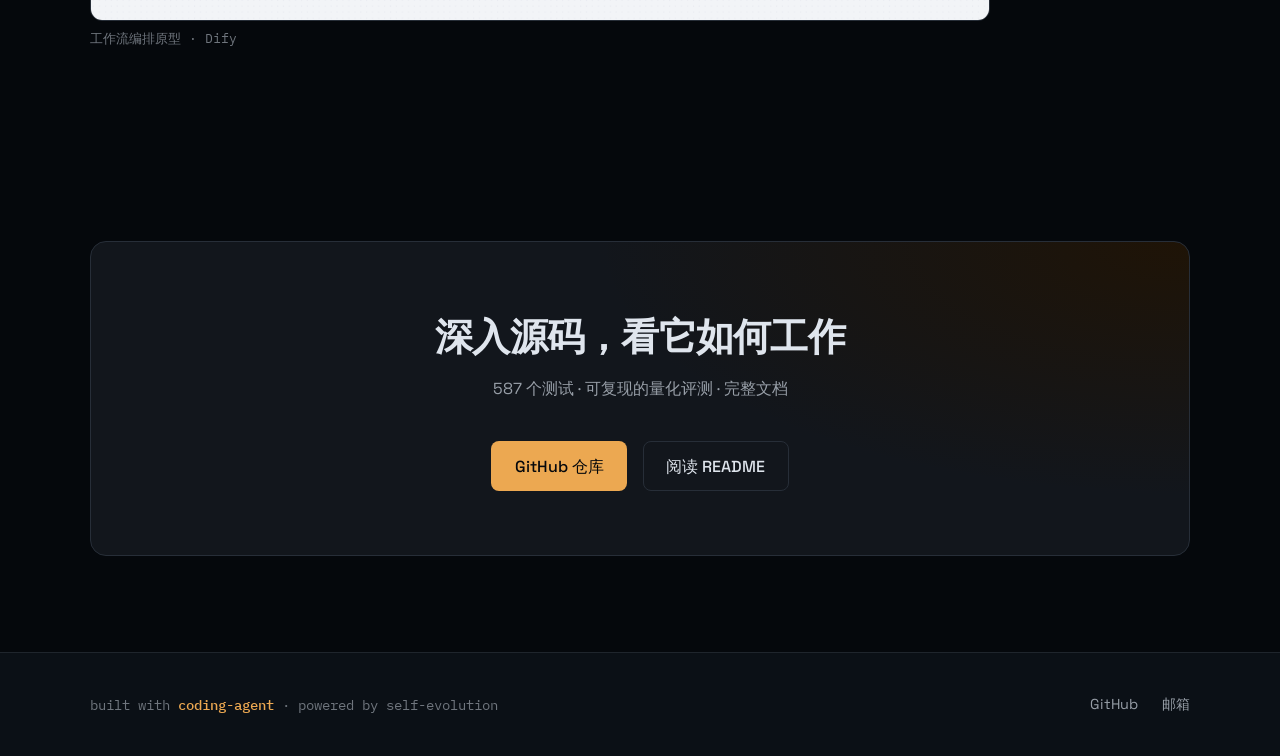
==== commit 6a1ec7fc: "chore: rename runtime to prototype, single dify image" ====
--- a/index.html
+++ b/index.html
@@ -252,30 +252,19 @@
       </div>
     </section>
 
-    <!-- ============ SCREENSHOT ============ -->
-    <section id="screenshot" class="section">
-      <div class="wrap">
-        <div class="section-head">
-          <p class="section-label mono">05 // runtime</p>
-          <h2 class="section-title">运行实录</h2>
-        </div>
-        <div class="shot-grid">
-          <figure class="shot">
-            <div class="shot-frame shot-frame-img">
-              <img src="architecture.png" alt="Coding Agent 工作流编排原型图" loading="lazy" width="1600" height="900" />
-            </div>
-            <figcaption class="mono">工作流编排原型 · Dify</figcaption>
-          </figure>
-          <figure class="shot">
-            <div class="shot-frame" data-placeholder>
-              <div class="shot-empty mono">
-                <span class="shot-empty-icon">◫</span>
-                <span>Web 远程控制台<br /><small>替换为 http://localhost:18888 截图</small></span>
-              </div>
-            </div>
-            <figcaption class="mono">$ coding-agent --remote · Web UI</figcaption>
-          </figure>
-        </div>
+    <!-- ============ PROTOTYPE ============ -->
+    <section id="prototype" class="section">
+      <div class="wrap">
+        <div class="section-head">
+          <p class="section-label mono">05 // prototype</p>
+          <h2 class="section-title">原型设计</h2>
+        </div>
+        <figure class="shot shot-single">
+          <div class="shot-frame shot-frame-img">
+            <img src="architecture.png" alt="Coding Agent 工作流编排原型图" loading="lazy" width="1600" height="900" />
+          </div>
+          <figcaption class="mono">工作流编排原型 · Dify</figcaption>
+        </figure>
       </div>
     </section>
 
--- a/css/style.css
+++ b/css/style.css
@@ -386,11 +386,10 @@
 .chart-fill.is-now { background: linear-gradient(90deg, var(--acc-soft), var(--acc)); color: var(--bg); font-weight: 500; }
 .chart-note { color: var(--text-faint); font-size: var(--text-xs); margin-top: var(--space-2); }
 
-/* Screenshot */
-.shot-grid {
-  display: grid;
-  grid-template-columns: 1fr 1fr;
-  gap: var(--space-3);
+/* Prototype */
+.shot-single {
+  margin: 0;
+  max-width: 900px;
 }
 .shot-frame {
   border: 1px solid var(--line);
@@ -409,24 +408,6 @@
   height: auto;
   display: block;
 }
-.shot-empty {
-  position: absolute;
-  inset: 0;
-  display: flex;
-  flex-direction: column;
-  align-items: center;
-  justify-content: center;
-  gap: 0.6rem;
-  color: var(--text-faint);
-  text-align: center;
-  background:
-    repeating-linear-gradient(0deg, transparent, transparent 23px, var(--line-soft) 24px),
-    repeating-linear-gradient(90deg, transparent, transparent 23px, var(--line-soft) 24px),
-    var(--surface);
-  font-size: var(--text-sm);
-}
-.shot-empty small { color: var(--text-faint); font-size: var(--text-xs); opacity: 0.8; }
-.shot-empty-icon { font-size: 2rem; color: var(--line); }
 figcaption {
   margin-top: var(--space-1);
   color: var(--text-faint);
@@ -512,7 +493,6 @@
   .hero-stats .wrap { grid-template-columns: 1fr 1fr; }
   .stat:nth-child(3) { border-left: none; }
   .stat { padding: var(--space-3) var(--space-1); }
-  .shot-grid { grid-template-columns: 1fr; }
 }
 
 @media (max-width: 560px) {
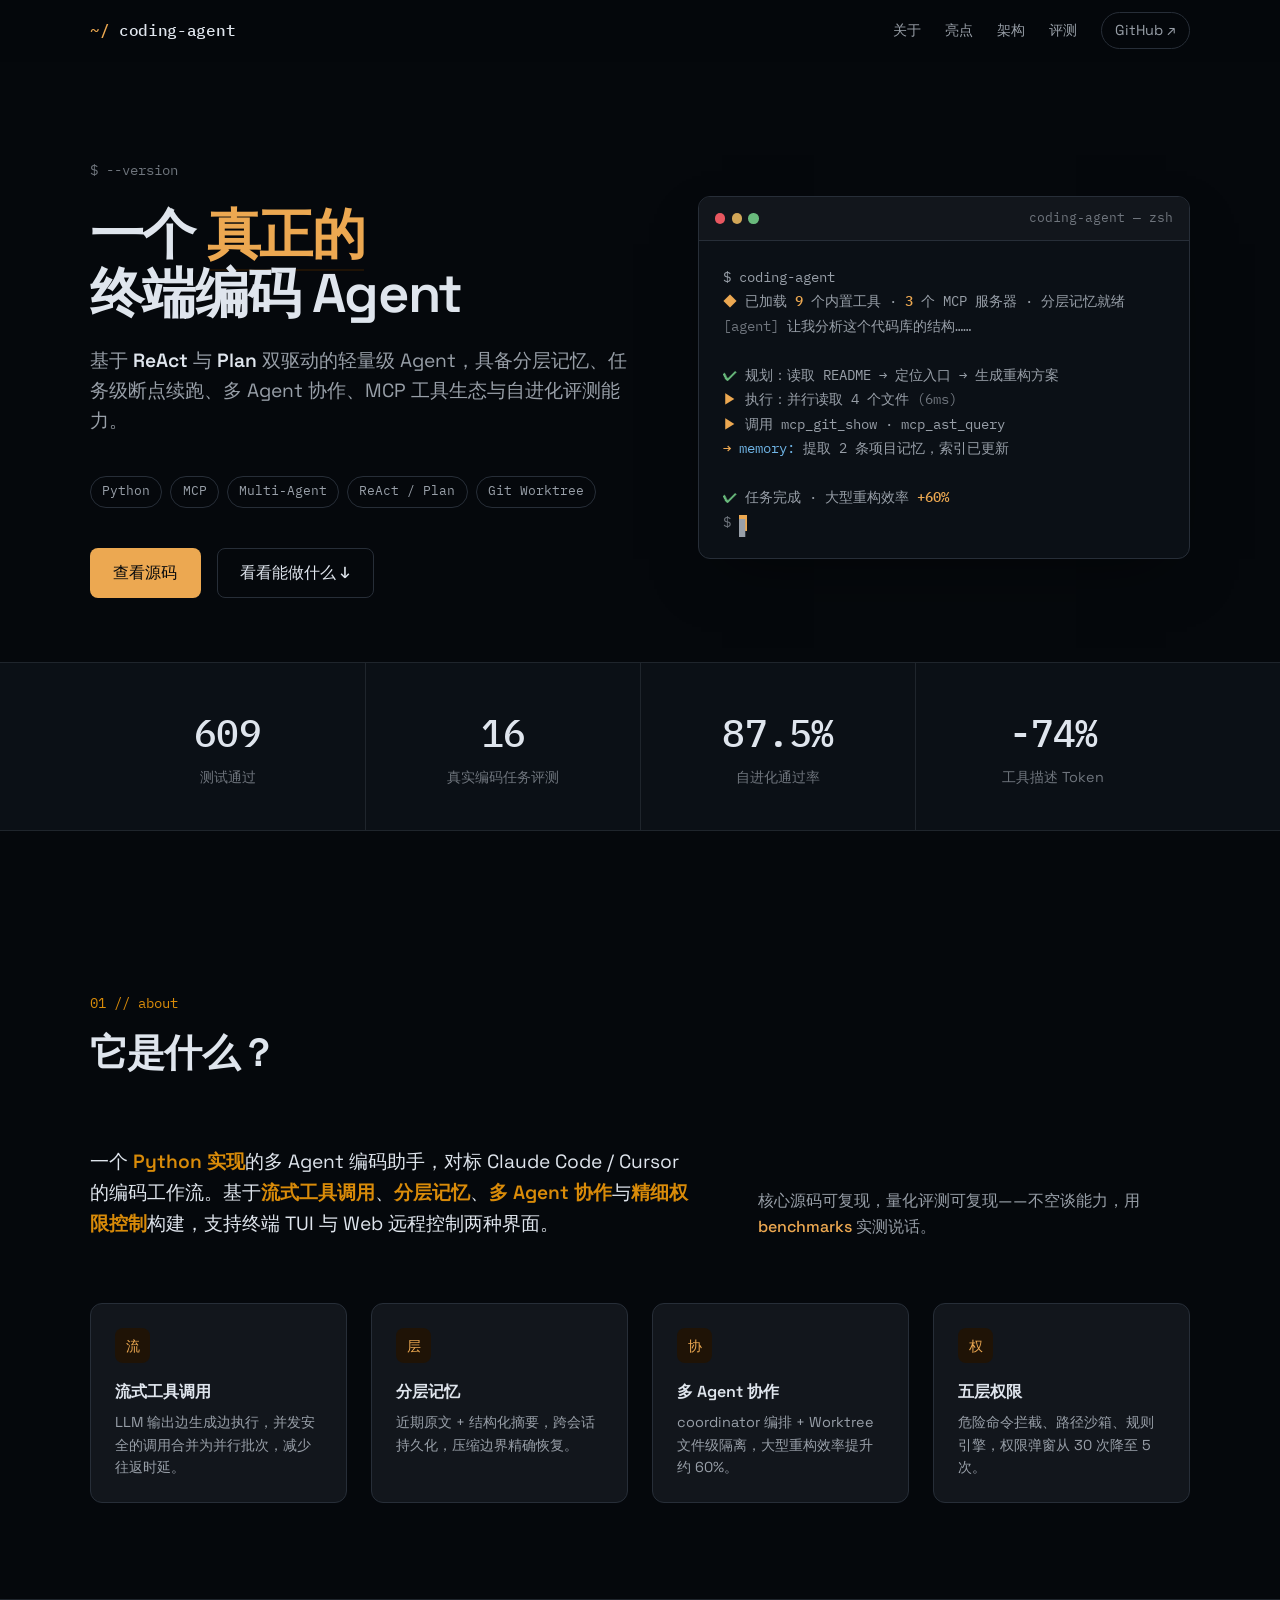
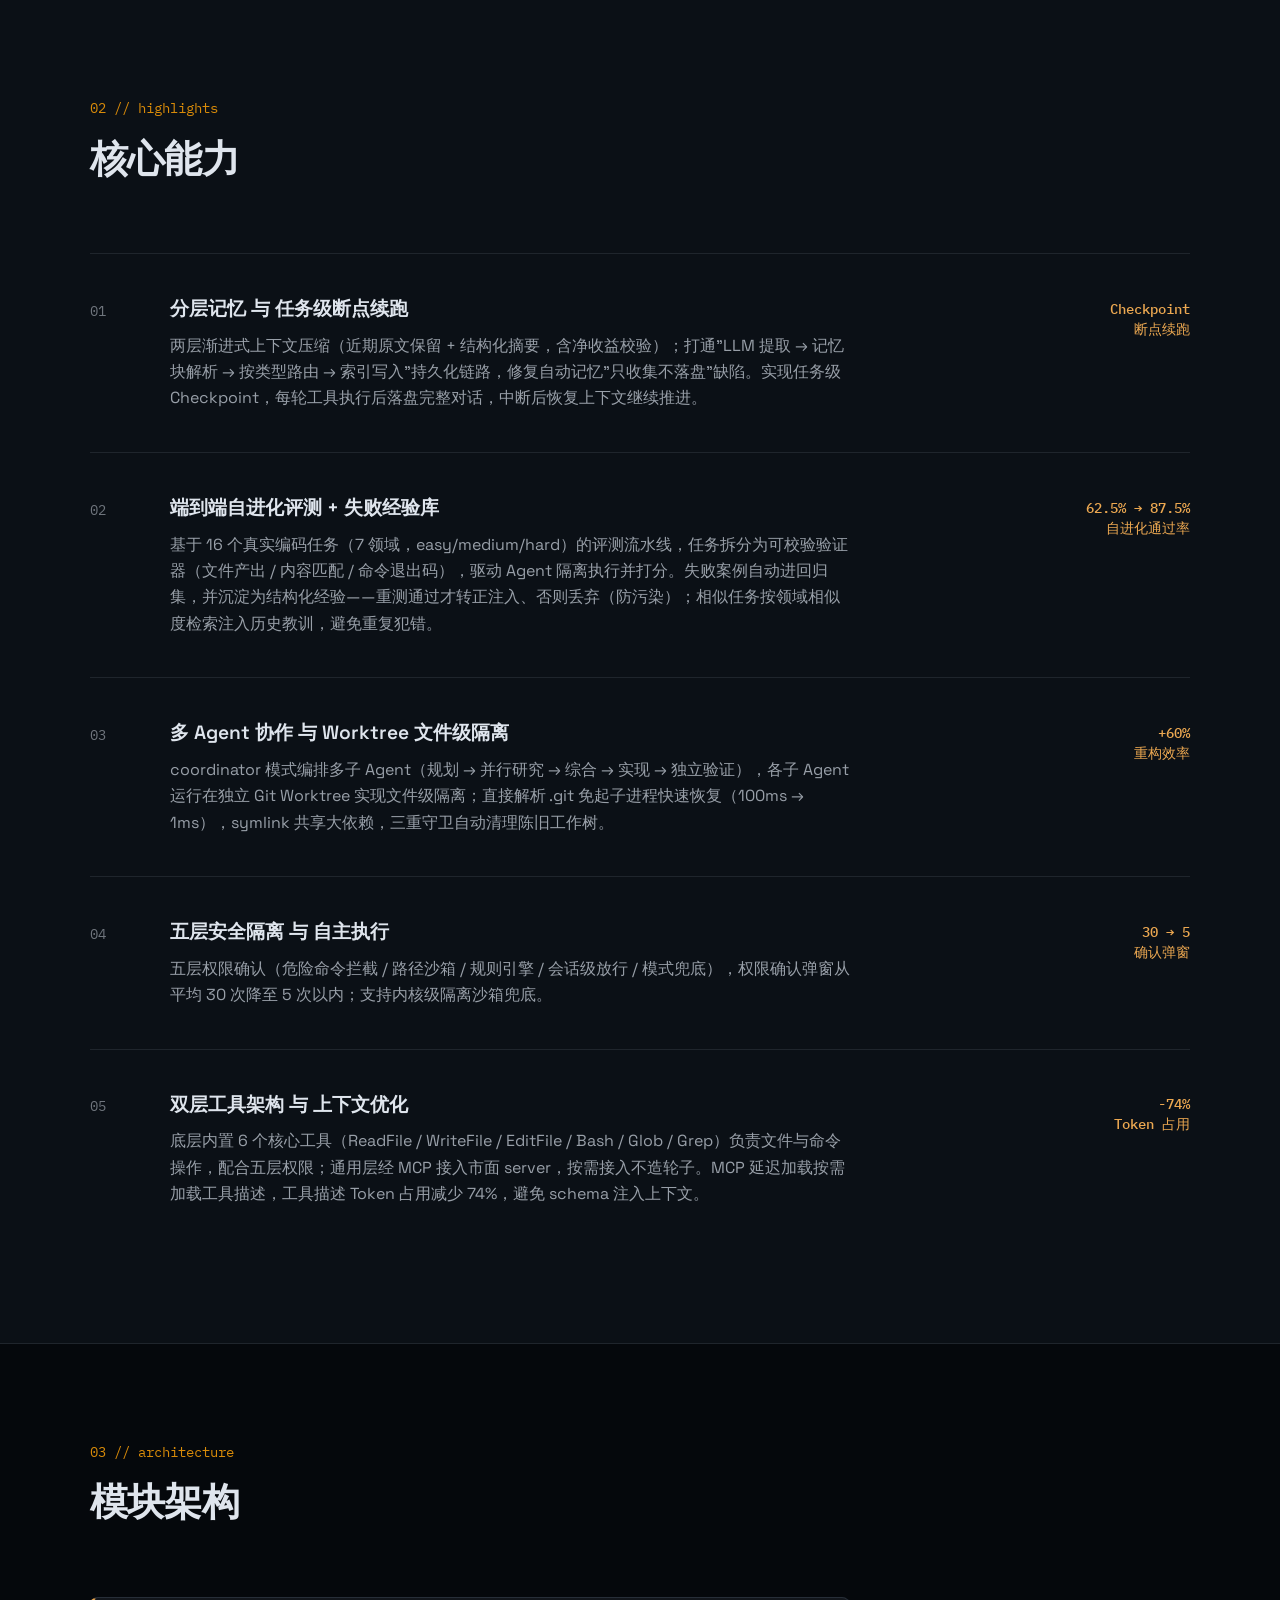
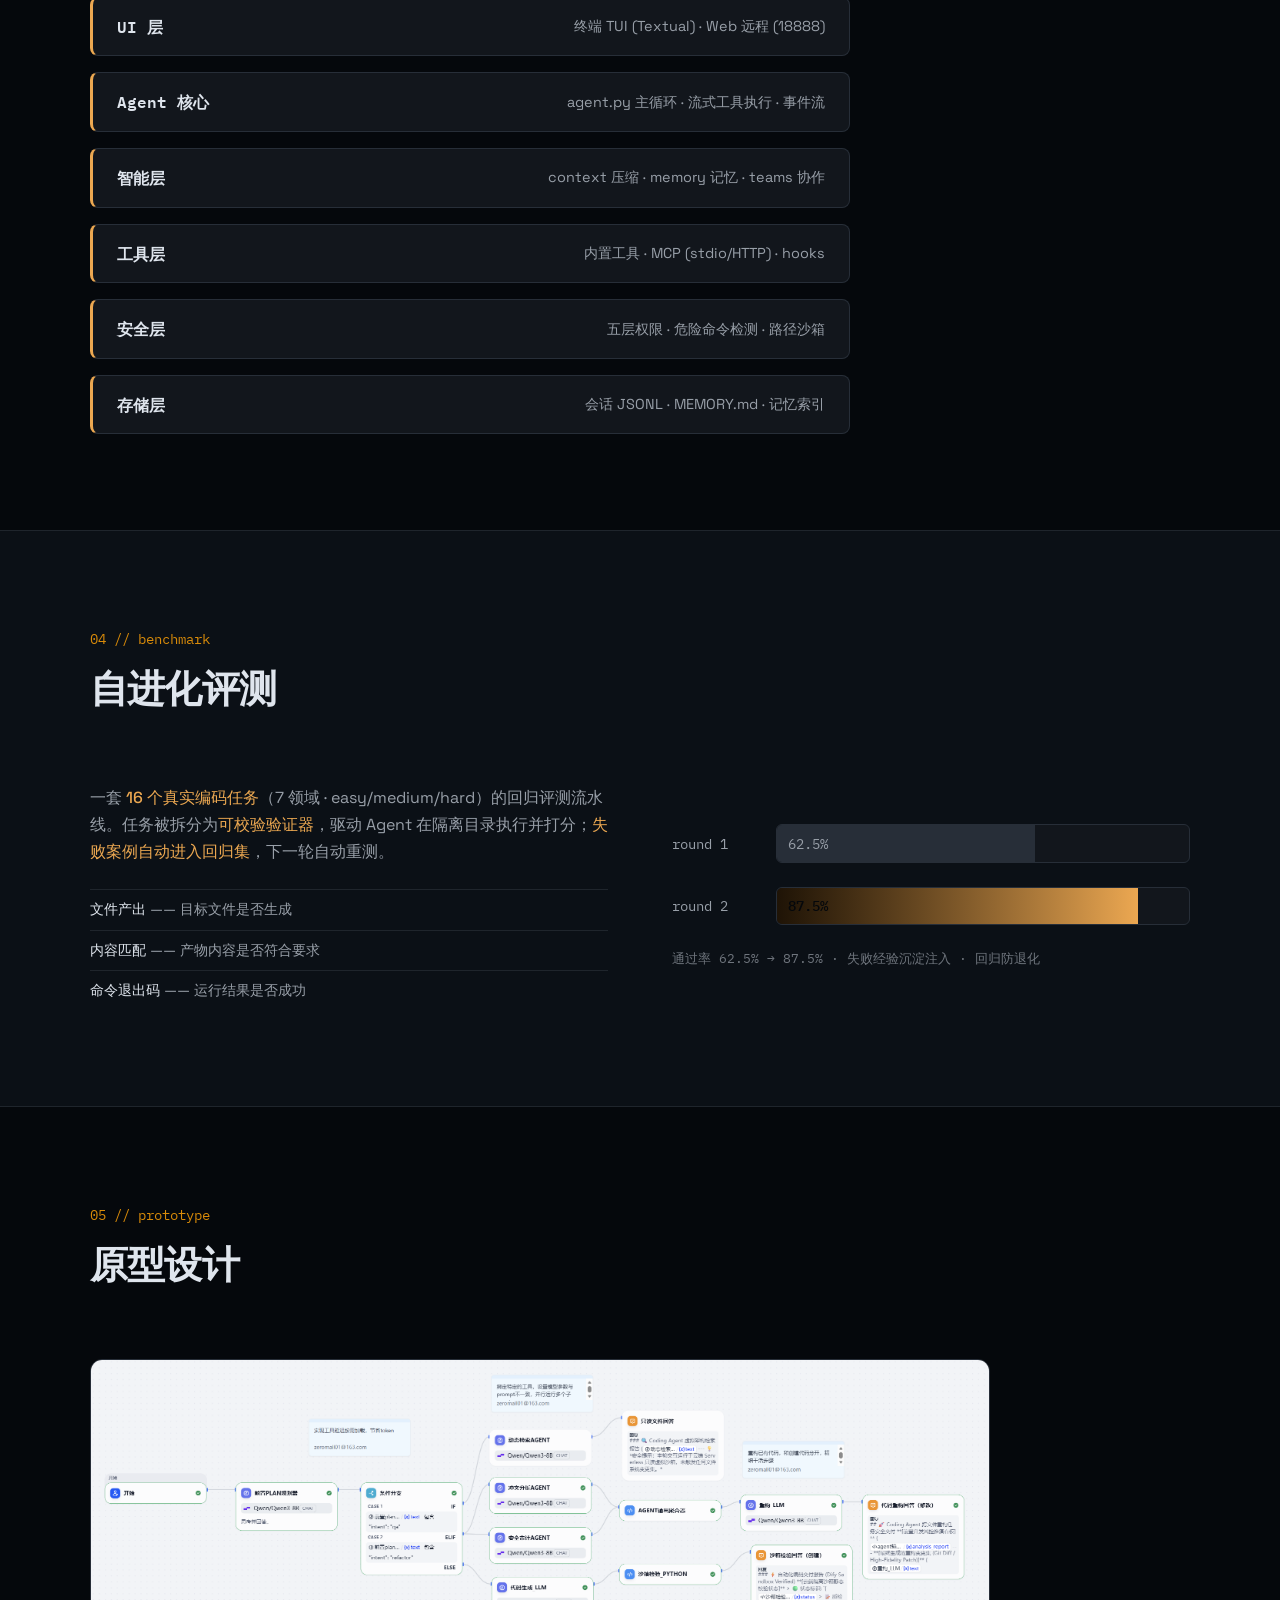
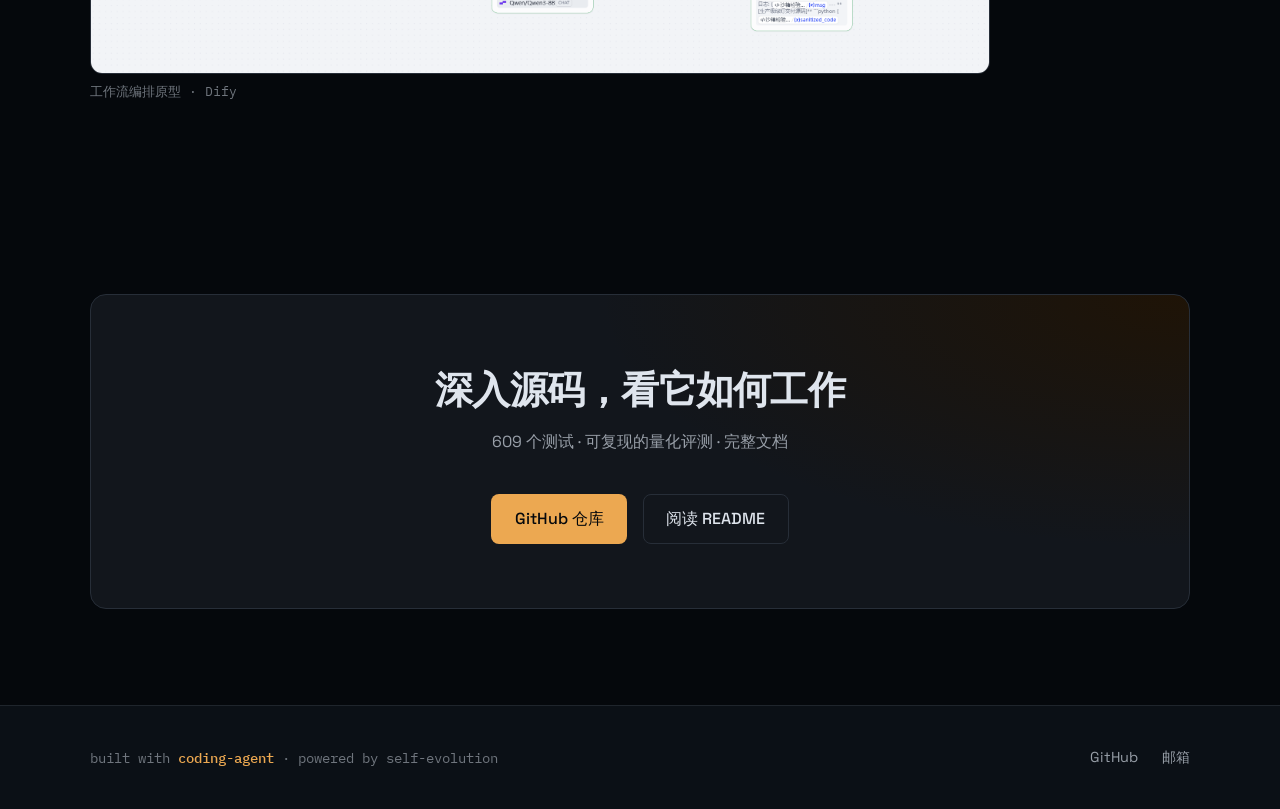
==== commit be89b585: "update-display-stats" ====
--- a/index.html
+++ b/index.html
@@ -80,9 +80,9 @@
       </div>
       <div class="hero-stats">
         <div class="wrap">
-          <div class="stat"><span class="stat-num mono">587</span><span class="stat-lbl">测试通过</span></div>
+          <div class="stat"><span class="stat-num mono">609</span><span class="stat-lbl">测试通过</span></div>
           <div class="stat"><span class="stat-num mono">16</span><span class="stat-lbl">真实编码任务评测</span></div>
-          <div class="stat"><span class="stat-num mono">77.3%</span><span class="stat-lbl">自进化通过率</span></div>
+          <div class="stat"><span class="stat-num mono">87.5%</span><span class="stat-lbl">自进化通过率</span></div>
           <div class="stat"><span class="stat-num mono">-74%</span><span class="stat-lbl">工具描述 Token</span></div>
         </div>
       </div>
@@ -148,10 +148,10 @@
         <article class="hl">
           <div class="hl-index mono">02</div>
           <div class="hl-body">
-            <h3>端到端自进化评测闭环</h3>
-            <p>基于 16 个真实编码任务（7 领域，easy/medium/hard）的评测流水线，任务拆分为可校验验证器（文件产出 / 内容匹配 / 命令退出码），驱动 Agent 隔离执行并打分；失败案例自动进回归集，下一轮自动重测。</p>
-          </div>
-          <div class="hl-kpi mono">62.5% → 77.3%<br />两轮实测</div>
+            <h3>端到端自进化评测 + 失败经验库</h3>
+            <p>基于 16 个真实编码任务（7 领域，easy/medium/hard）的评测流水线，任务拆分为可校验验证器（文件产出 / 内容匹配 / 命令退出码），驱动 Agent 隔离执行并打分。失败案例自动进回归集，并沉淀为结构化经验——重测通过才转正注入、否则丢弃（防污染）；相似任务按领域相似度检索注入历史教训，避免重复犯错。</p>
+          </div>
+          <div class="hl-kpi mono">62.5% → 87.5%<br />自进化通过率</div>
         </article>
 
         <article class="hl">
@@ -175,8 +175,8 @@
         <article class="hl">
           <div class="hl-index mono">05</div>
           <div class="hl-body">
-            <h3>MCP 工具延迟加载 与 上下文优化</h3>
-            <p>MCP 延迟加载按需加载工具描述，工具描述 Token 占用减少 74%；支持 stdio 与 HTTP 双传输，工具名统一映射，避免 schema 注入上下文。</p>
+            <h3>双层工具架构 与 上下文优化</h3>
+            <p>底层内置 6 个核心工具（ReadFile / WriteFile / EditFile / Bash / Glob / Grep）负责文件与命令操作，配合五层权限；通用层经 MCP 接入市面 server，按需接入不造轮子。MCP 延迟加载按需加载工具描述，工具描述 Token 占用减少 74%，避免 schema 注入上下文。</p>
           </div>
           <div class="hl-kpi mono">-74%<br />Token 占用</div>
         </article>
@@ -244,9 +244,9 @@
             </div>
             <div class="chart-row">
               <span class="chart-lbl mono">round 2</span>
-              <div class="chart-track"><div class="chart-fill is-now" data-w="77.3"><span class="mono">77.3%</span></div></div>
-            </div>
-            <p class="chart-note mono">10/16 → 17/22 · 失败 6 → 5 · 4 个回归转正</p>
+              <div class="chart-track"><div class="chart-fill is-now" data-w="87.5"><span class="mono">87.5%</span></div></div>
+            </div>
+            <p class="chart-note mono">通过率 62.5% → 87.5% · 失败经验沉淀注入 · 回归防退化</p>
           </div>
         </div>
       </div>
@@ -273,7 +273,7 @@
       <div class="wrap">
         <div class="cta-inner">
           <h2 class="cta-title">深入源码，看它如何工作</h2>
-          <p class="cta-sub">587 个测试 · 可复现的量化评测 · 完整文档</p>
+          <p class="cta-sub">609 个测试 · 可复现的量化评测 · 完整文档</p>
           <div class="cta-actions">
             <a class="btn btn-primary" href="https://github.com/tech-cove01/project-coding-agent" target="_blank" rel="noopener">GitHub 仓库</a>
             <a class="btn btn-ghost" href="https://github.com/tech-cove01/project-coding-agent/blob/main/README.md" target="_blank" rel="noopener">阅读 README</a>
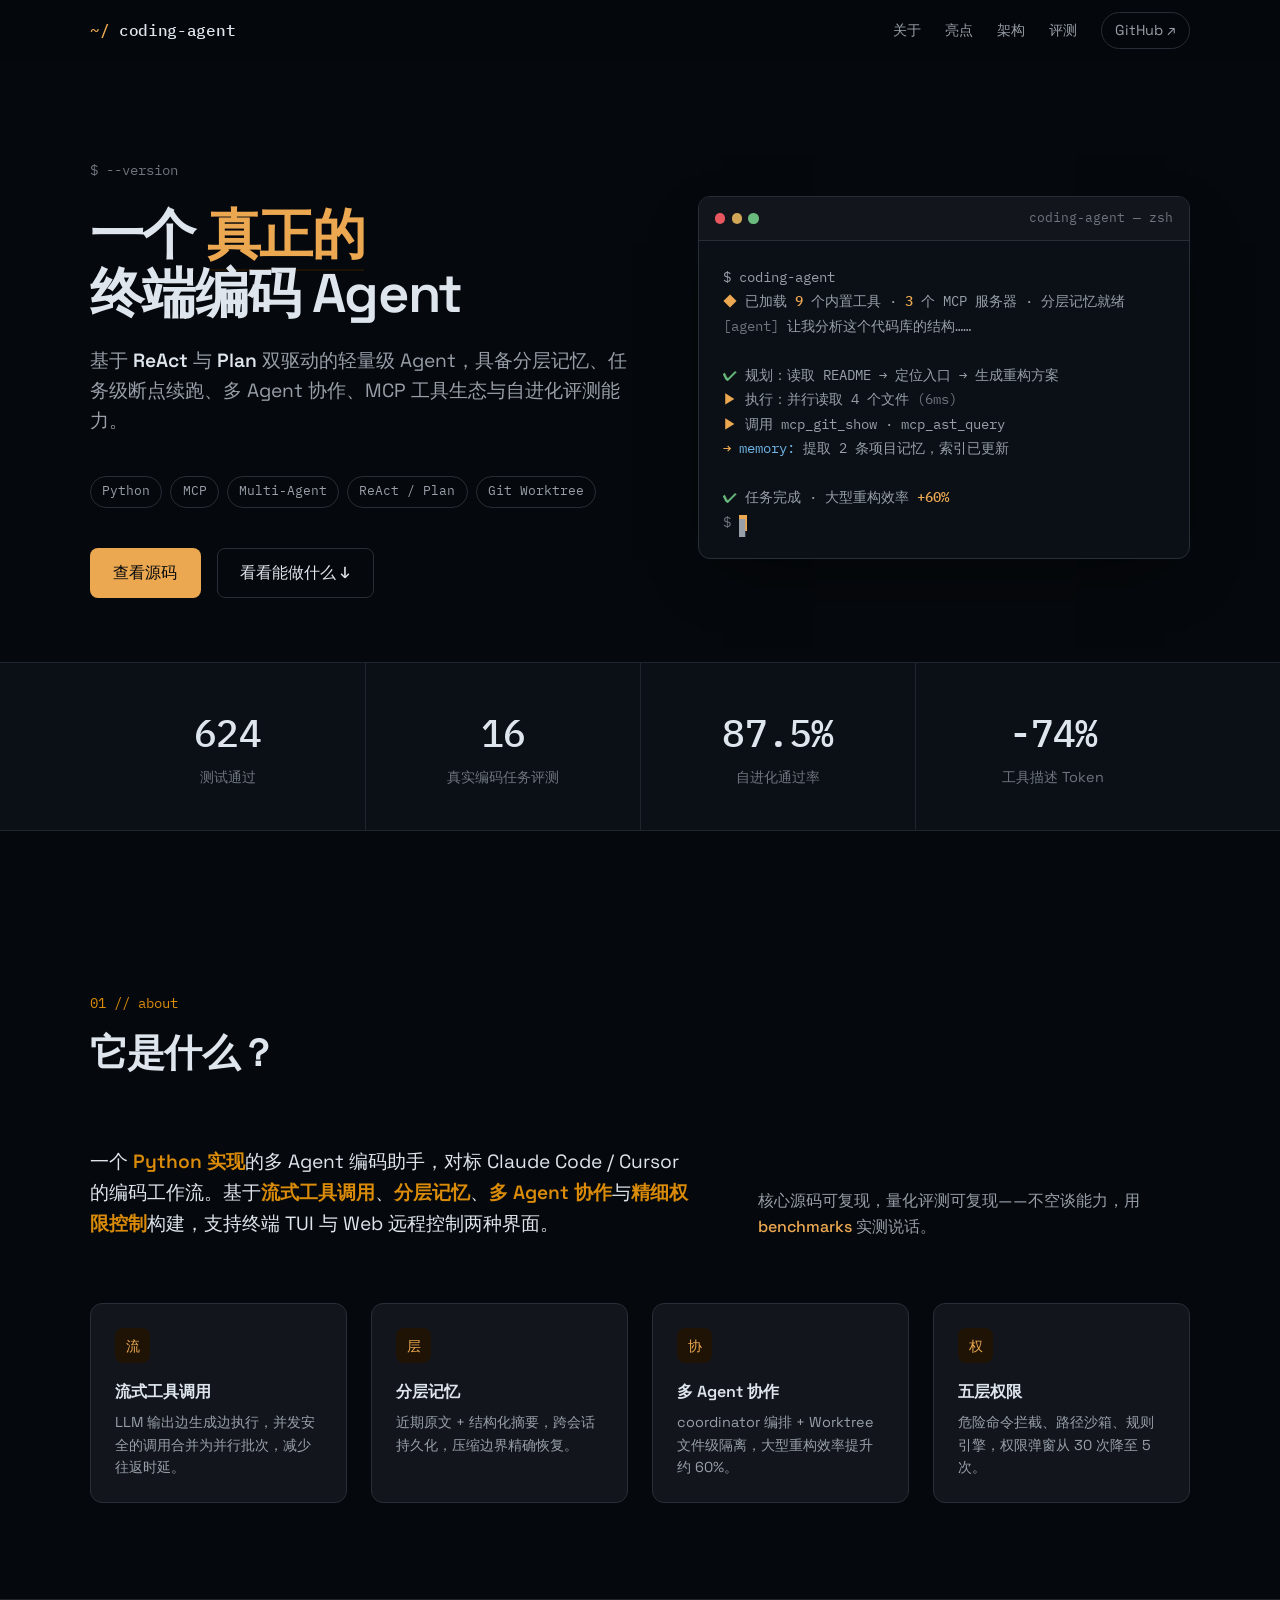
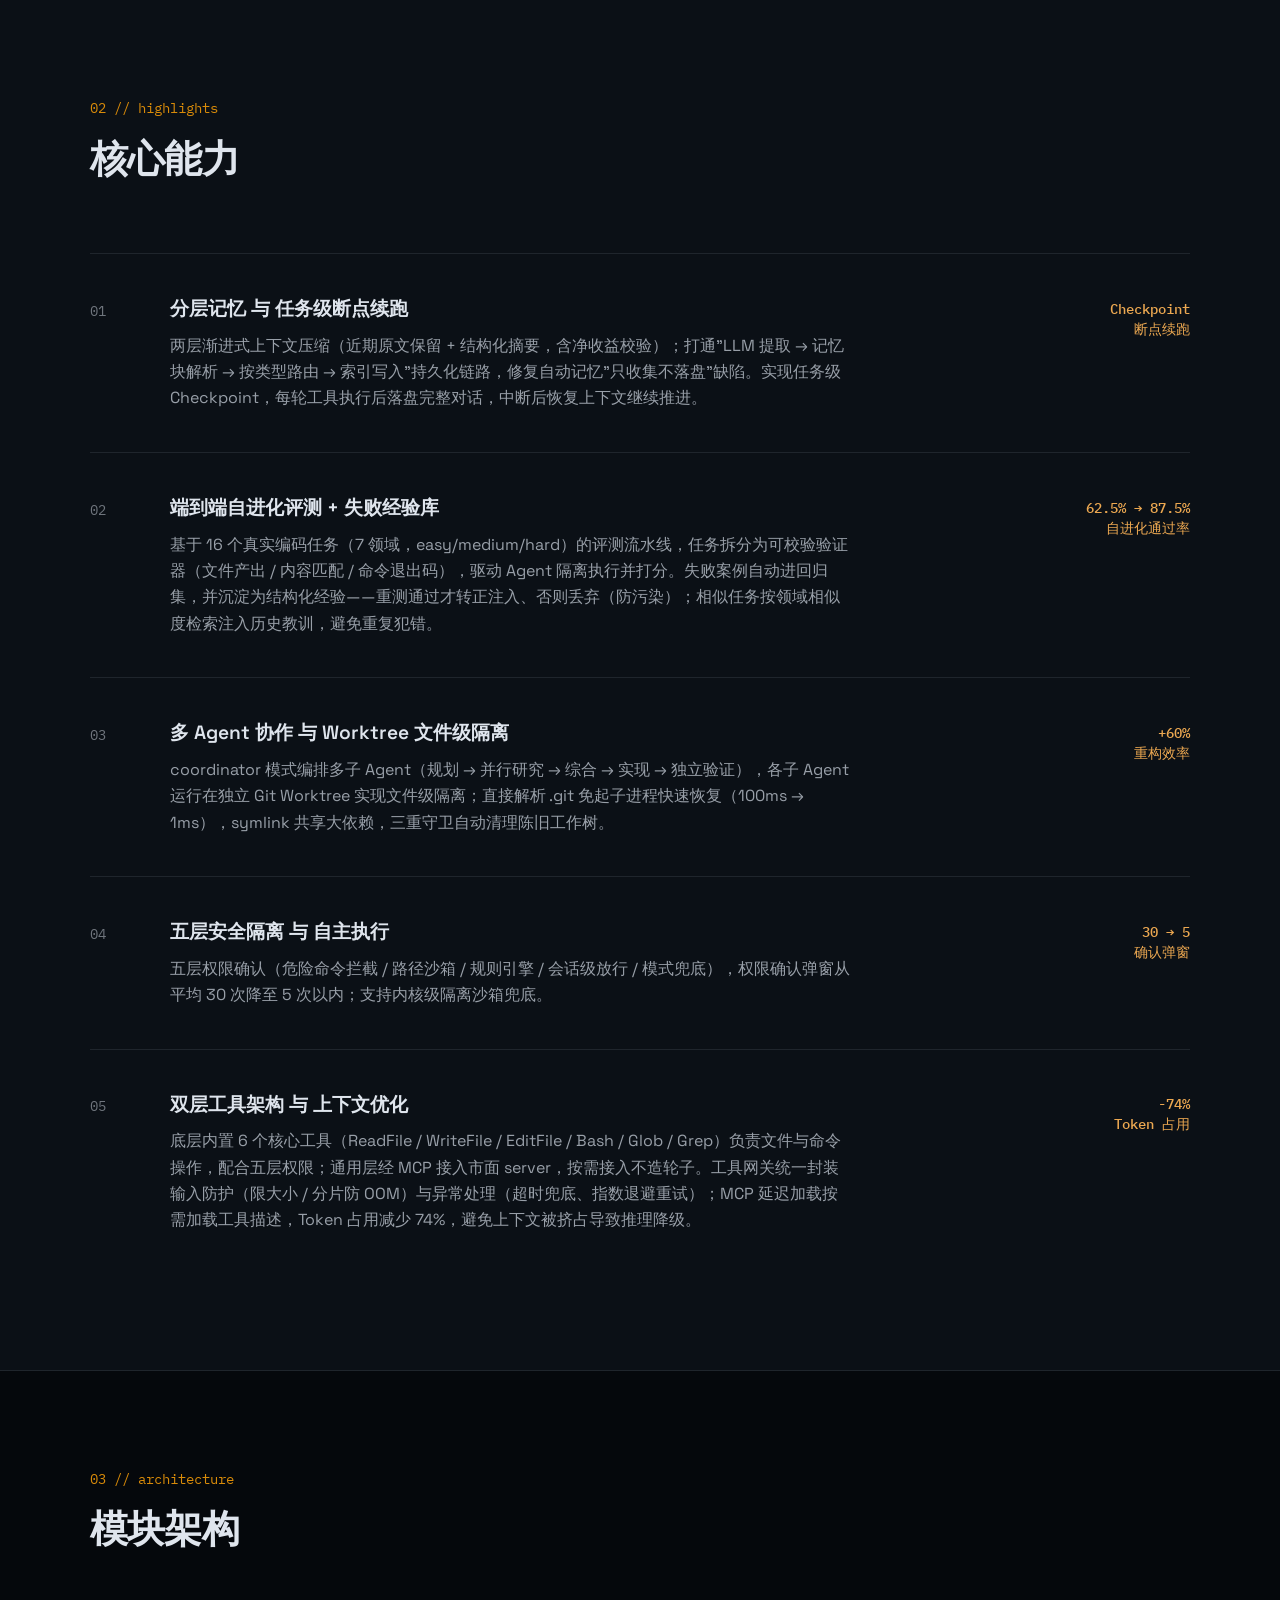
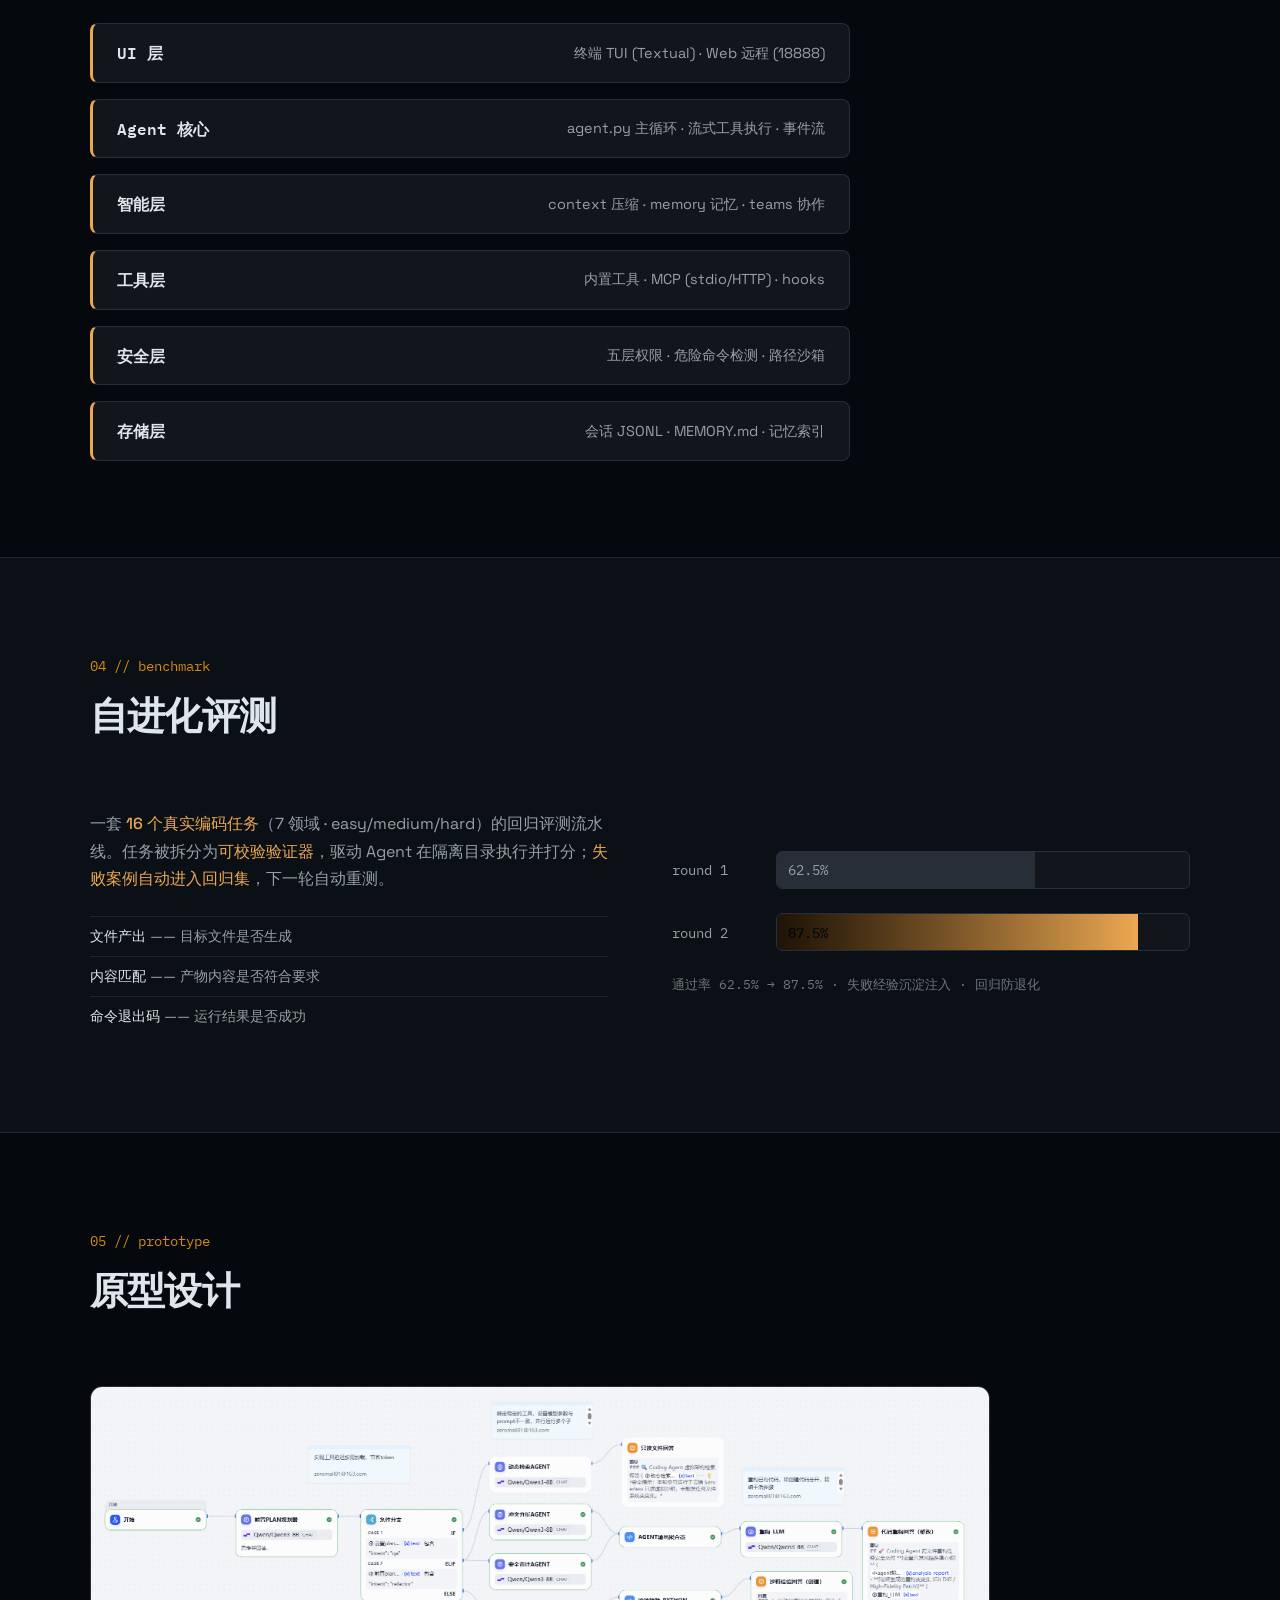
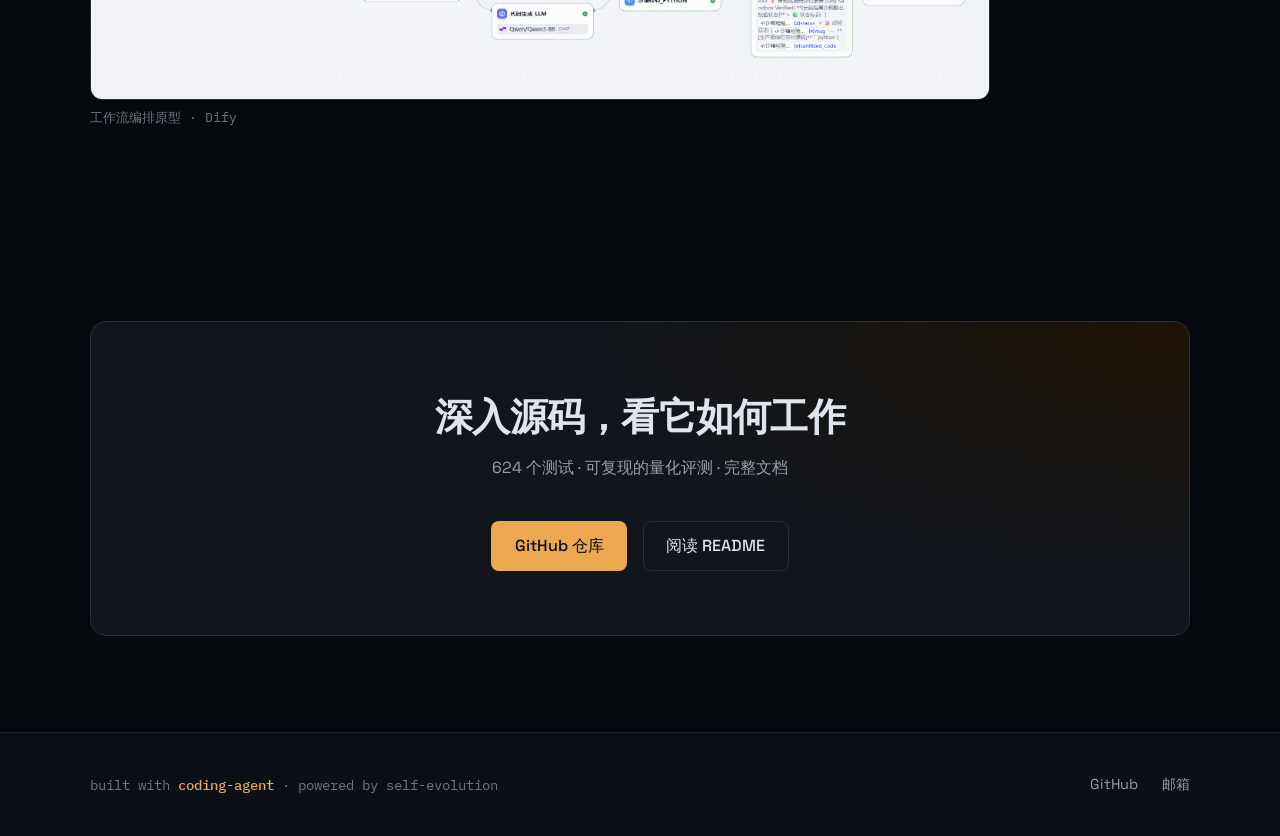
==== commit 5db711bf: "update-tool-gateway-highlight" ====
--- a/index.html
+++ b/index.html
@@ -80,7 +80,7 @@
       </div>
       <div class="hero-stats">
         <div class="wrap">
-          <div class="stat"><span class="stat-num mono">609</span><span class="stat-lbl">测试通过</span></div>
+          <div class="stat"><span class="stat-num mono">624</span><span class="stat-lbl">测试通过</span></div>
           <div class="stat"><span class="stat-num mono">16</span><span class="stat-lbl">真实编码任务评测</span></div>
           <div class="stat"><span class="stat-num mono">87.5%</span><span class="stat-lbl">自进化通过率</span></div>
           <div class="stat"><span class="stat-num mono">-74%</span><span class="stat-lbl">工具描述 Token</span></div>
@@ -176,7 +176,7 @@
           <div class="hl-index mono">05</div>
           <div class="hl-body">
             <h3>双层工具架构 与 上下文优化</h3>
-            <p>底层内置 6 个核心工具（ReadFile / WriteFile / EditFile / Bash / Glob / Grep）负责文件与命令操作，配合五层权限；通用层经 MCP 接入市面 server，按需接入不造轮子。MCP 延迟加载按需加载工具描述，工具描述 Token 占用减少 74%，避免 schema 注入上下文。</p>
+            <p>底层内置 6 个核心工具（ReadFile / WriteFile / EditFile / Bash / Glob / Grep）负责文件与命令操作，配合五层权限；通用层经 MCP 接入市面 server，按需接入不造轮子。工具网关统一封装输入防护（限大小 / 分片防 OOM）与异常处理（超时兜底、指数退避重试）；MCP 延迟加载按需加载工具描述，Token 占用减少 74%，避免上下文被挤占导致推理降级。</p>
           </div>
           <div class="hl-kpi mono">-74%<br />Token 占用</div>
         </article>
@@ -273,7 +273,7 @@
       <div class="wrap">
         <div class="cta-inner">
           <h2 class="cta-title">深入源码，看它如何工作</h2>
-          <p class="cta-sub">609 个测试 · 可复现的量化评测 · 完整文档</p>
+          <p class="cta-sub">624 个测试 · 可复现的量化评测 · 完整文档</p>
           <div class="cta-actions">
             <a class="btn btn-primary" href="https://github.com/tech-cove01/project-coding-agent" target="_blank" rel="noopener">GitHub 仓库</a>
             <a class="btn btn-ghost" href="https://github.com/tech-cove01/project-coding-agent/blob/main/README.md" target="_blank" rel="noopener">阅读 README</a>
